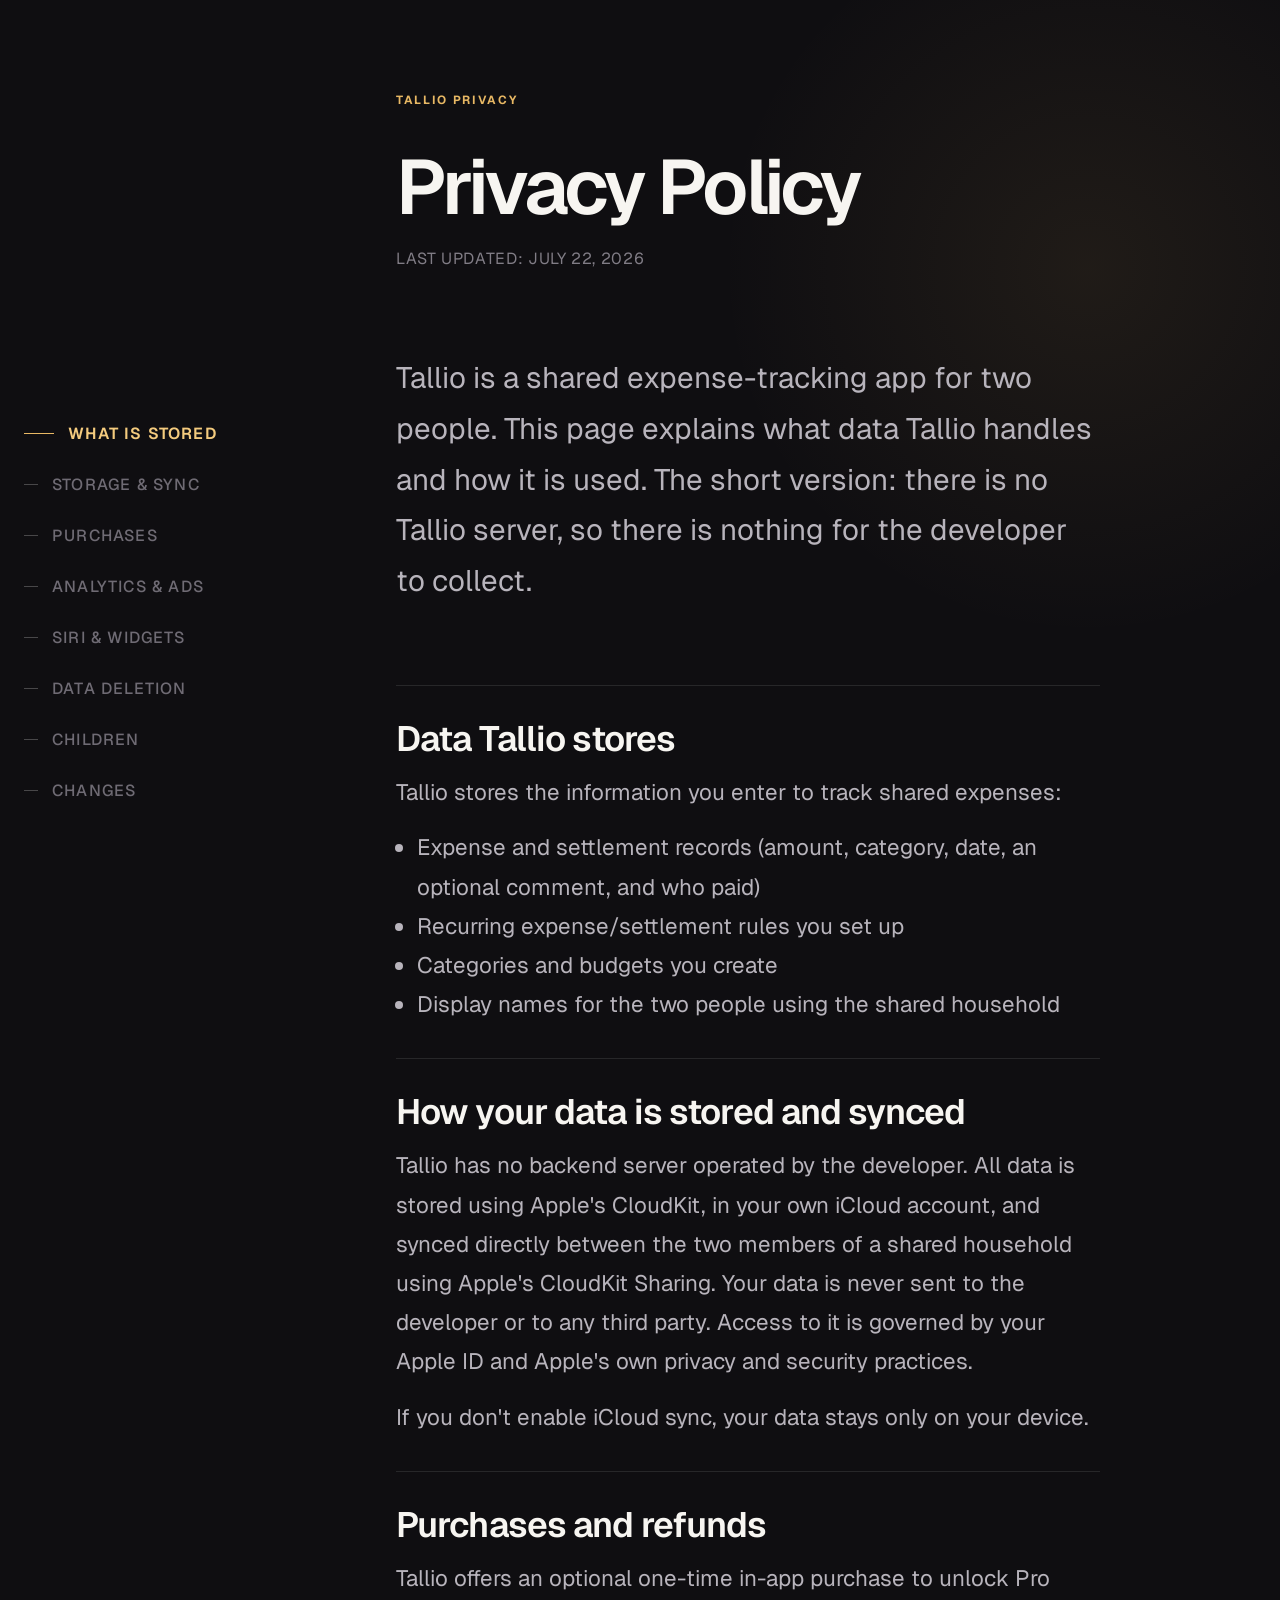
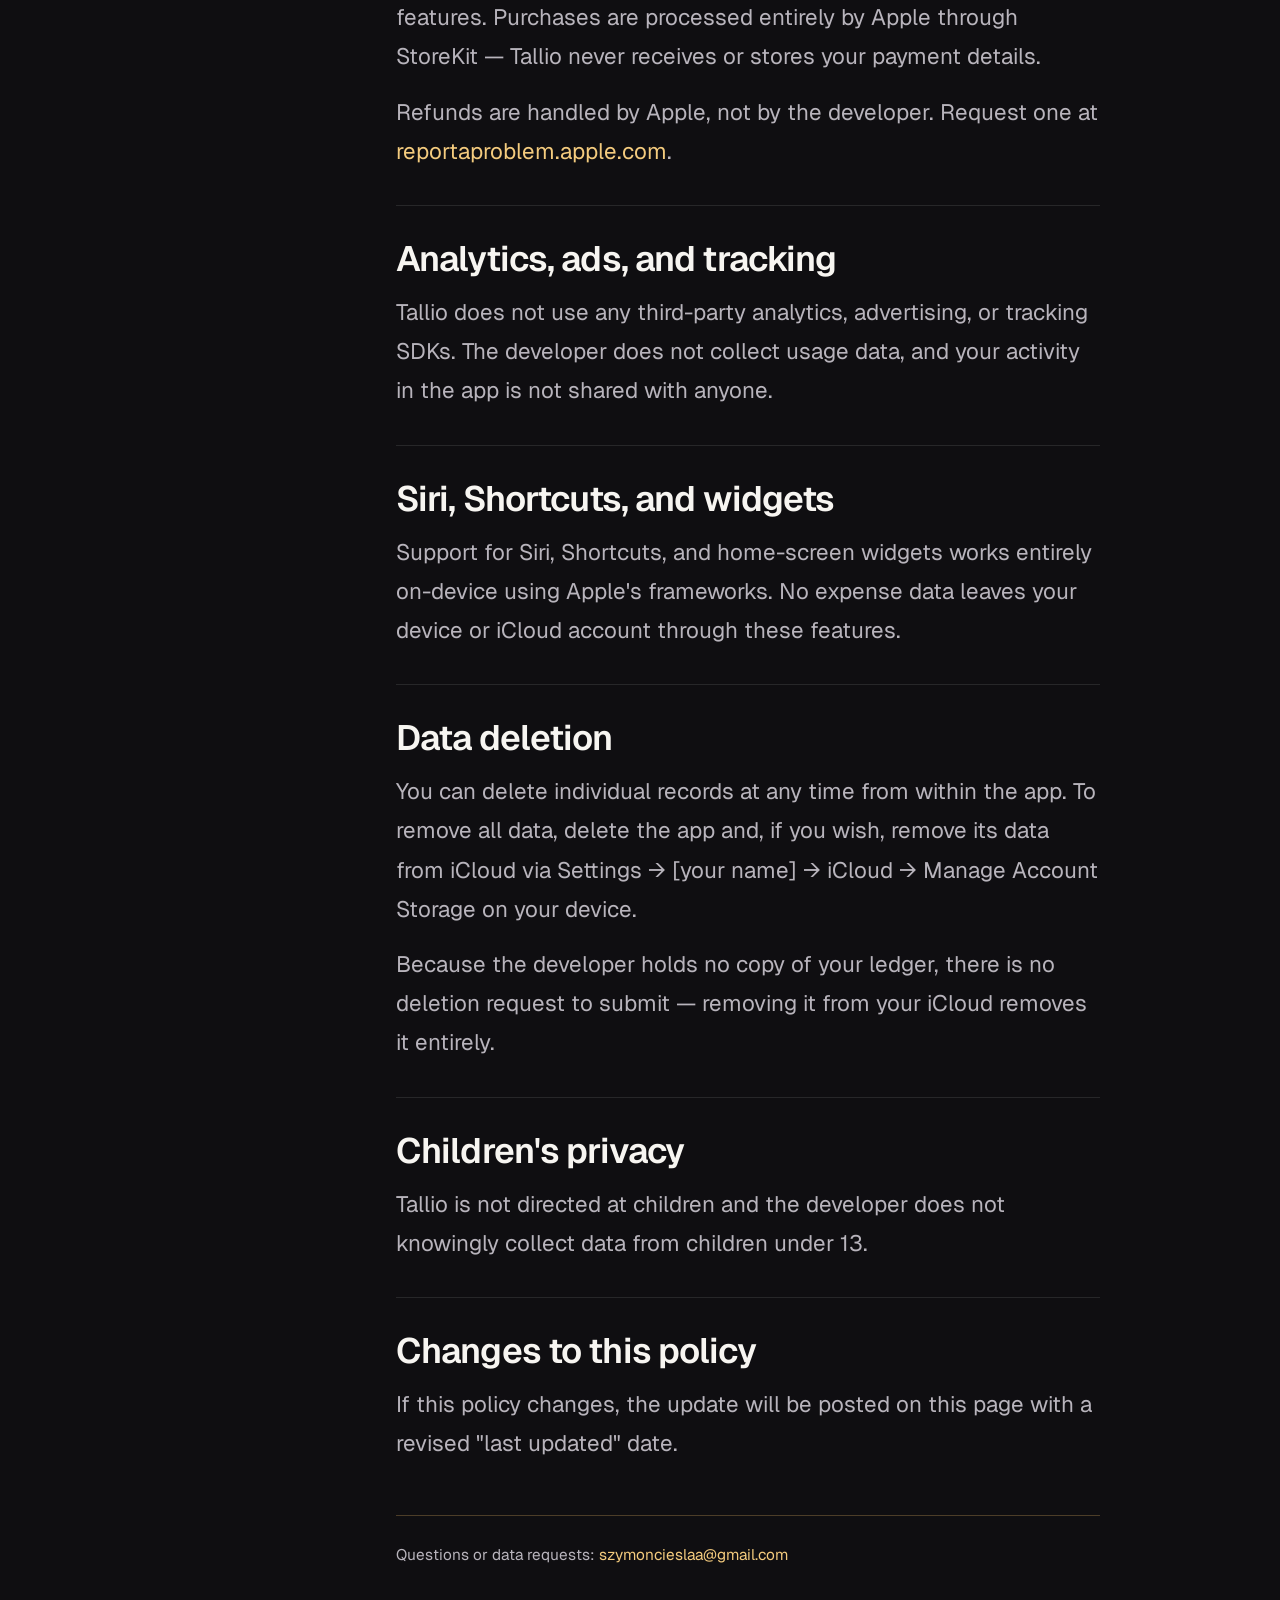
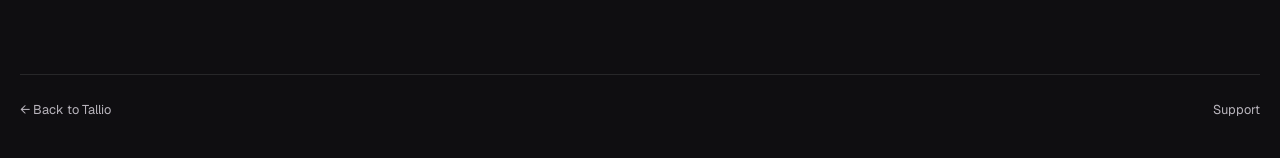
==== privacy.html @ cdf9dbfb "Match legal page to reference layout" ====
<!DOCTYPE html>
<html lang="en">
<head>
<meta charset="utf-8">
<meta name="viewport" content="width=device-width, initial-scale=1">
<title>Tallio — Privacy Policy</title>
<meta name="description" content="How Tallio handles your data. There is no Tallio server — everything lives in your own iCloud.">
<link rel="canonical" href="https://ciesls.github.io/tallio-legal/privacy.html">
<meta property="og:type" content="website">
<meta property="og:site_name" content="Tallio">
<meta property="og:url" content="https://ciesls.github.io/tallio-legal/privacy.html">
<meta property="og:title" content="Tallio — Privacy Policy">
<meta property="og:description" content="How Tallio handles your data. There is no Tallio server — everything lives in your own iCloud.">
<meta property="og:image" content="https://ciesls.github.io/tallio/og.png">
<meta name="twitter:card" content="summary_large_image">
<meta name="twitter:title" content="Tallio — Privacy Policy">
<meta name="twitter:description" content="How Tallio handles your data. There is no Tallio server — everything lives in your own iCloud.">
<meta name="twitter:image" content="https://ciesls.github.io/tallio/og.png">
<link rel="icon" href="app-icon.png">
<link rel="stylesheet" href="https://fonts.googleapis.com/css2?family=Geist:wght@400;500;600;700&display=swap">
<style>
*, *::before, *::after { box-sizing: border-box; }
html { scroll-behavior: smooth; scroll-padding-top: 96px; background: #0f0e11; }
body { margin: 0; background: radial-gradient(circle at 85% 8%, rgba(232,184,100,.08), transparent 23rem), #0f0e11; color: #f7f5f1; font-family: "Geist", "SF Pro Display", -apple-system, system-ui, sans-serif; text-rendering: optimizeLegibility; }
a { color: #f4cb7e; text-decoration: none; }
a:hover { color: #e8b864; text-decoration: underline; }
img { display: block; max-width: 100%; }
::selection { background: #e8b864; color: #2a1c08; }

[style-hover]:hover { color: #f4cb7e; }
header a:hover, header summary:hover { background: rgba(255,255,255,.05); }
.rail a, .strip a { text-decoration: none; }
.rail a { display: flex; align-items: center; gap: 12px; padding: 7px 0; color: #6f6b74; font-size: .72rem; font-weight: 500; letter-spacing: .075em; text-transform: uppercase; transition: color .2s; }
.rail a.on { color: #f4cb7e; font-weight: 620; }
.rail .bar { height: 1px; width: 14px; background: rgba(255,255,255,.24); transition: width .24s cubic-bezier(.4,0,.2,1), background .24s; }
.rail a.on .bar { width: 30px; background: #e8b864; }

.rail { position: fixed; left: max(18px, calc((100vw - 860px) / 2 - 172px)); top: 52%; transform: translateY(-50%); z-index: 40; display: none; gap: 3px; padding: 6px 0; }
.pagenav { display: flex; flex-wrap: wrap; gap: 8px; margin: 0 0 56px; padding: 20px; border: 1px solid rgba(255,255,255,.10); border-radius: 18px; background: rgba(255,255,255,.024); }
.pagenav span.eyebrow { flex-basis: 100%; color: #817d86; font-size: .68rem; font-weight: 670; letter-spacing: .12em; text-transform: uppercase; }
.pagenav a { padding: 8px 12px; border: 1px solid rgba(255,255,255,.10); border-radius: 999px; color: #b8b4bc; font-size: .8rem; text-decoration: none; }
.pagenav a:hover { color: #f4cb7e; border-color: rgba(232,184,100,.28); }
@media (min-width: 1220px) { .rail { display: grid; } .pagenav { display: none; } }

/* Match the wide editorial layout used by the legal-page reference. */
@media (min-width: 1220px) {
  header { display: none !important; }
  body > div[style*="height:69px"] { display: none !important; }
  .rail {
    left: max(24px, calc((100vw - 1844px) / 2)) !important;
    top: 68% !important;
    gap: 8px;
  }
  .rail a {
    padding: 11px 0 !important;
    font-size: 1rem !important;
    gap: 14px;
  }
  main.legal-main {
    width: min(1472px, calc(100vw - 576px)) !important;
    margin: 0 0 0 max(396px, calc((100vw - 1844px) / 2 + 294px)) !important;
    padding: 92px 0 90px !important;
  }
  main.legal-main > h1 {
    margin-top: 42px !important;
    margin-bottom: 22px !important;
    font-size: clamp(4rem, 6vw, 7.6rem) !important;
  }
  main.legal-main > p.legal-updated {
    margin-bottom: 84px !important;
    font-size: 1rem !important;
  }
  main.legal-main > p.legal-intro {
    margin-bottom: 78px !important;
    font-size: 1.85rem !important;
    line-height: 1.72 !important;
  }
  main.legal-main section h2 {
    font-size: 2.2rem !important;
  }
  main.legal-main section p,
  main.legal-main section ul {
    font-size: 1.4rem !important;
    line-height: 1.75 !important;
  }
}

</style>
</head>
<body>
<header style="position:fixed;top:0;left:0;right:0;z-index:50;width:100%;display:grid;grid-template-columns:auto minmax(0,1fr) auto auto;align-items:center;gap:10px;padding:14px max(20px, calc((100% - 1240px) / 2));backdrop-filter:blur(22px) saturate(140%);-webkit-backdrop-filter:blur(22px) saturate(140%);background:rgba(15,14,17,.78);border-bottom:1px solid rgba(255,255,255,.07)">
  <a href="https://ciesls.github.io/tallio/" style="display:inline-flex;align-items:center;gap:11px;font-size:1.12rem;font-weight:680;letter-spacing:-.025em;color:#f7f5f1;width:max-content" style-hover="color:#f7f5f1">
    <img src="app-icon.png" alt="" width="38" height="38" style="border-radius:10px;box-shadow:0 8px 28px rgba(0,0,0,.42)">
    <span>Tallio</span>
  </a>
  <div style="display:flex;align-items:center;justify-content:flex-end;gap:6px;min-width:0;overflow-x:auto;scrollbar-width:none">
    <a href="https://ciesls.github.io/tallio/#features" style="color:#b8b4bc;font-size:.86rem;padding:8px 12px;border-radius:999px;white-space:nowrap" style-hover="color:#f4cb7e;background:rgba(255,255,255,.05)">Features</a>
    <a href="https://ciesls.github.io/tallio/support.html" style="color:#b8b4bc;font-size:.86rem;padding:8px 12px;border-radius:999px;white-space:nowrap" style-hover="color:#f4cb7e;background:rgba(255,255,255,.05)">Support</a>
  </div>
  <a aria-current="page" href="#top" style="justify-self:end;color:#f4cb7e;font-size:.86rem;padding:8px 12px;border-radius:999px;white-space:nowrap;background:rgba(255,255,255,.05)">Legal</a>
  <a href="https://apps.apple.com/app/tallio" style="justify-self:end;padding:10px 17px;border-radius:999px;border:1px solid rgba(232,184,100,.28);background:rgba(232,184,100,.09);color:#f4cb7e;font-size:.84rem;font-weight:600;white-space:nowrap">Download</a>
</header>
<div style="height:69px"></div>

<nav class="rail" data-spy aria-label="Sections">
    <a href="#stores" class="on"><span class="bar"></span><span>What is stored</span></a>
    <a href="#sync"><span class="bar"></span><span>Storage & sync</span></a>
    <a href="#purchases"><span class="bar"></span><span>Purchases</span></a>
    <a href="#tracking"><span class="bar"></span><span>Analytics & ads</span></a>
    <a href="#siri"><span class="bar"></span><span>Siri & widgets</span></a>
    <a href="#deletion"><span class="bar"></span><span>Data deletion</span></a>
    <a href="#children"><span class="bar"></span><span>Children</span></a>
    <a href="#changes"><span class="bar"></span><span>Changes</span></a>
  </nav>

<main id="top" class="legal-main" style="width:min(calc(100% - 40px),860px);margin:0 auto;padding:88px 0 90px;display:grid;grid-template-columns:1fr">
  <span style="display:inline-flex;color:#e8b864;letter-spacing:.14em;text-transform:uppercase;font-size:.74rem;font-weight:680">Tallio privacy</span>
  <h1 style="max-width:780px;margin:20px 0 12px;font-size:clamp(2.8rem,6vw,4.6rem);font-weight:620;line-height:1;letter-spacing:-.05em">Privacy Policy</h1>
  <p class="legal-updated" style="margin:0 0 44px;color:#817d86;font-size:.82rem;letter-spacing:.04em;text-transform:uppercase">Last updated: July 22, 2026</p>
  <p class="legal-intro" style="margin:0 0 40px;color:#b8b4bc;font-size:1.18rem;line-height:1.7">Tallio is a shared expense-tracking app for two people. This page explains what data Tallio handles and how it is used. The short version: there is no Tallio server, so there is nothing for the developer to collect.</p>

  <nav class="pagenav" aria-label="On this page">
    <span class="eyebrow">On this page</span>
    <a href="#stores">What is stored</a>
    <a href="#sync">Storage & sync</a>
    <a href="#purchases">Purchases</a>
    <a href="#tracking">Analytics & ads</a>
    <a href="#siri">Siri & widgets</a>
    <a href="#deletion">Data deletion</a>
    <a href="#children">Children</a>
    <a href="#changes">Changes</a>
  </nav>

  <section id="stores" style="padding:30px 0 34px;border-top:1px solid rgba(255,255,255,.10)">
    <h2 style="margin:0 0 12px;color:#f7f5f1;font-size:1.38rem;font-weight:610;letter-spacing:-.025em">Data Tallio stores</h2>
    <p style="margin:0 0 16px;color:#b8b4bc;font-size:.98rem;line-height:1.75">Tallio stores the information you enter to track shared expenses:</p>
    <ul style="margin:0;padding-left:1.3rem;color:#b8b4bc;font-size:.98rem;line-height:1.75">
      <li>Expense and settlement records (amount, category, date, an optional comment, and who paid)</li>
      <li>Recurring expense/settlement rules you set up</li>
      <li>Categories and budgets you create</li>
      <li>Display names for the two people using the shared household</li>
    </ul>
  </section>

  <section id="sync" style="padding:30px 0 34px;border-top:1px solid rgba(255,255,255,.10)">
    <h2 style="margin:0 0 12px;color:#f7f5f1;font-size:1.38rem;font-weight:610;letter-spacing:-.025em">How your data is stored and synced</h2>
    <p style="margin:0 0 16px;color:#b8b4bc;font-size:.98rem;line-height:1.75">Tallio has no backend server operated by the developer. All data is stored using Apple's CloudKit, in your own iCloud account, and synced directly between the two members of a shared household using Apple's CloudKit Sharing. Your data is never sent to the developer or to any third party. Access to it is governed by your Apple ID and Apple's own privacy and security practices.</p>
    <p style="margin:0;color:#b8b4bc;font-size:.98rem;line-height:1.75">If you don't enable iCloud sync, your data stays only on your device.</p>
  </section>

  <section id="purchases" style="padding:30px 0 34px;border-top:1px solid rgba(255,255,255,.10)">
    <h2 style="margin:0 0 12px;color:#f7f5f1;font-size:1.38rem;font-weight:610;letter-spacing:-.025em">Purchases and refunds</h2>
    <p style="margin:0 0 16px;color:#b8b4bc;font-size:.98rem;line-height:1.75">Tallio offers an optional one-time in-app purchase to unlock Pro features. Purchases are processed entirely by Apple through StoreKit — Tallio never receives or stores your payment details.</p>
    <p style="margin:0;color:#b8b4bc;font-size:.98rem;line-height:1.75">Refunds are handled by Apple, not by the developer. Request one at <a href="https://reportaproblem.apple.com" rel="noopener">reportaproblem.apple.com</a>.</p>
  </section>

  <section id="tracking" style="padding:30px 0 34px;border-top:1px solid rgba(255,255,255,.10)">
    <h2 style="margin:0 0 12px;color:#f7f5f1;font-size:1.38rem;font-weight:610;letter-spacing:-.025em">Analytics, ads, and tracking</h2>
    <p style="margin:0;color:#b8b4bc;font-size:.98rem;line-height:1.75">Tallio does not use any third-party analytics, advertising, or tracking SDKs. The developer does not collect usage data, and your activity in the app is not shared with anyone.</p>
  </section>

  <section id="siri" style="padding:30px 0 34px;border-top:1px solid rgba(255,255,255,.10)">
    <h2 style="margin:0 0 12px;color:#f7f5f1;font-size:1.38rem;font-weight:610;letter-spacing:-.025em">Siri, Shortcuts, and widgets</h2>
    <p style="margin:0;color:#b8b4bc;font-size:.98rem;line-height:1.75">Support for Siri, Shortcuts, and home-screen widgets works entirely on-device using Apple's frameworks. No expense data leaves your device or iCloud account through these features.</p>
  </section>

  <section id="deletion" style="padding:30px 0 34px;border-top:1px solid rgba(255,255,255,.10)">
    <h2 style="margin:0 0 12px;color:#f7f5f1;font-size:1.38rem;font-weight:610;letter-spacing:-.025em">Data deletion</h2>
    <p style="margin:0 0 16px;color:#b8b4bc;font-size:.98rem;line-height:1.75">You can delete individual records at any time from within the app. To remove all data, delete the app and, if you wish, remove its data from iCloud via Settings → [your name] → iCloud → Manage Account Storage on your device.</p>
    <p style="margin:0;color:#b8b4bc;font-size:.98rem;line-height:1.75">Because the developer holds no copy of your ledger, there is no deletion request to submit — removing it from your iCloud removes it entirely.</p>
  </section>

  <section id="children" style="padding:30px 0 34px;border-top:1px solid rgba(255,255,255,.10)">
    <h2 style="margin:0 0 12px;color:#f7f5f1;font-size:1.38rem;font-weight:610;letter-spacing:-.025em">Children's privacy</h2>
    <p style="margin:0;color:#b8b4bc;font-size:.98rem;line-height:1.75">Tallio is not directed at children and the developer does not knowingly collect data from children under 13.</p>
  </section>

  <section id="changes" style="padding:30px 0 34px;border-top:1px solid rgba(255,255,255,.10)">
    <h2 style="margin:0 0 12px;color:#f7f5f1;font-size:1.38rem;font-weight:610;letter-spacing:-.025em">Changes to this policy</h2>
    <p style="margin:0;color:#b8b4bc;font-size:.98rem;line-height:1.75">If this policy changes, the update will be posted on this page with a revised "last updated" date.</p>
  </section>

  <p style="margin-top:18px;padding:26px 0 0;border-top:1px solid rgba(232,184,100,.28);color:#b8b4bc;font-size:.96rem;line-height:1.7">
    Questions or data requests: <a href="mailto:szymoncieslaa@gmail.com">szymoncieslaa@gmail.com</a>
  </p>
</main>

<footer style="width:min(calc(100% - 40px),1240px);margin:0 auto;display:flex;flex-wrap:wrap;gap:22px;justify-content:space-between;padding:26px 0 40px;border-top:1px solid rgba(255,255,255,.10);color:#817d86;font-size:.8rem">
  <a href="https://ciesls.github.io/tallio/" style="color:#b8b4bc" style-hover="color:#e8b864">← Back to Tallio</a>
  <a href="https://ciesls.github.io/tallio/support.html" style="color:#b8b4bc" style-hover="color:#e8b864">Support</a>
</footer>

<script>
(function(){
  var ids = ["stores","sync","purchases","tracking","siri","deletion","children","changes"];
  var links = [].slice.call(document.querySelectorAll('[data-spy] a'));
  var bars = document.querySelector('[data-bars]');
  var spacer = document.querySelector('[data-spacer]');
  var queued = false;
  function sync(){
    if (bars && spacer) spacer.style.height = bars.offsetHeight + 'px';
    var mark = window.innerHeight * 0.32;
    var active = ids[0];
    ids.forEach(function(id){
      var el = document.getElementById(id);
      if (el && el.getBoundingClientRect().top <= mark) active = id;
    });
    links.forEach(function(a){
      a.classList.toggle('on', a.getAttribute('href') === '#' + active);
    });
  }
  function tick(){ if (queued) return; queued = true; requestAnimationFrame(function(){ queued = false; sync(); }); }
  window.addEventListener('scroll', tick, { passive: true });
  window.addEventListener('resize', tick);
  sync(); setTimeout(sync, 300);
})();
</script>

</body>
</html>
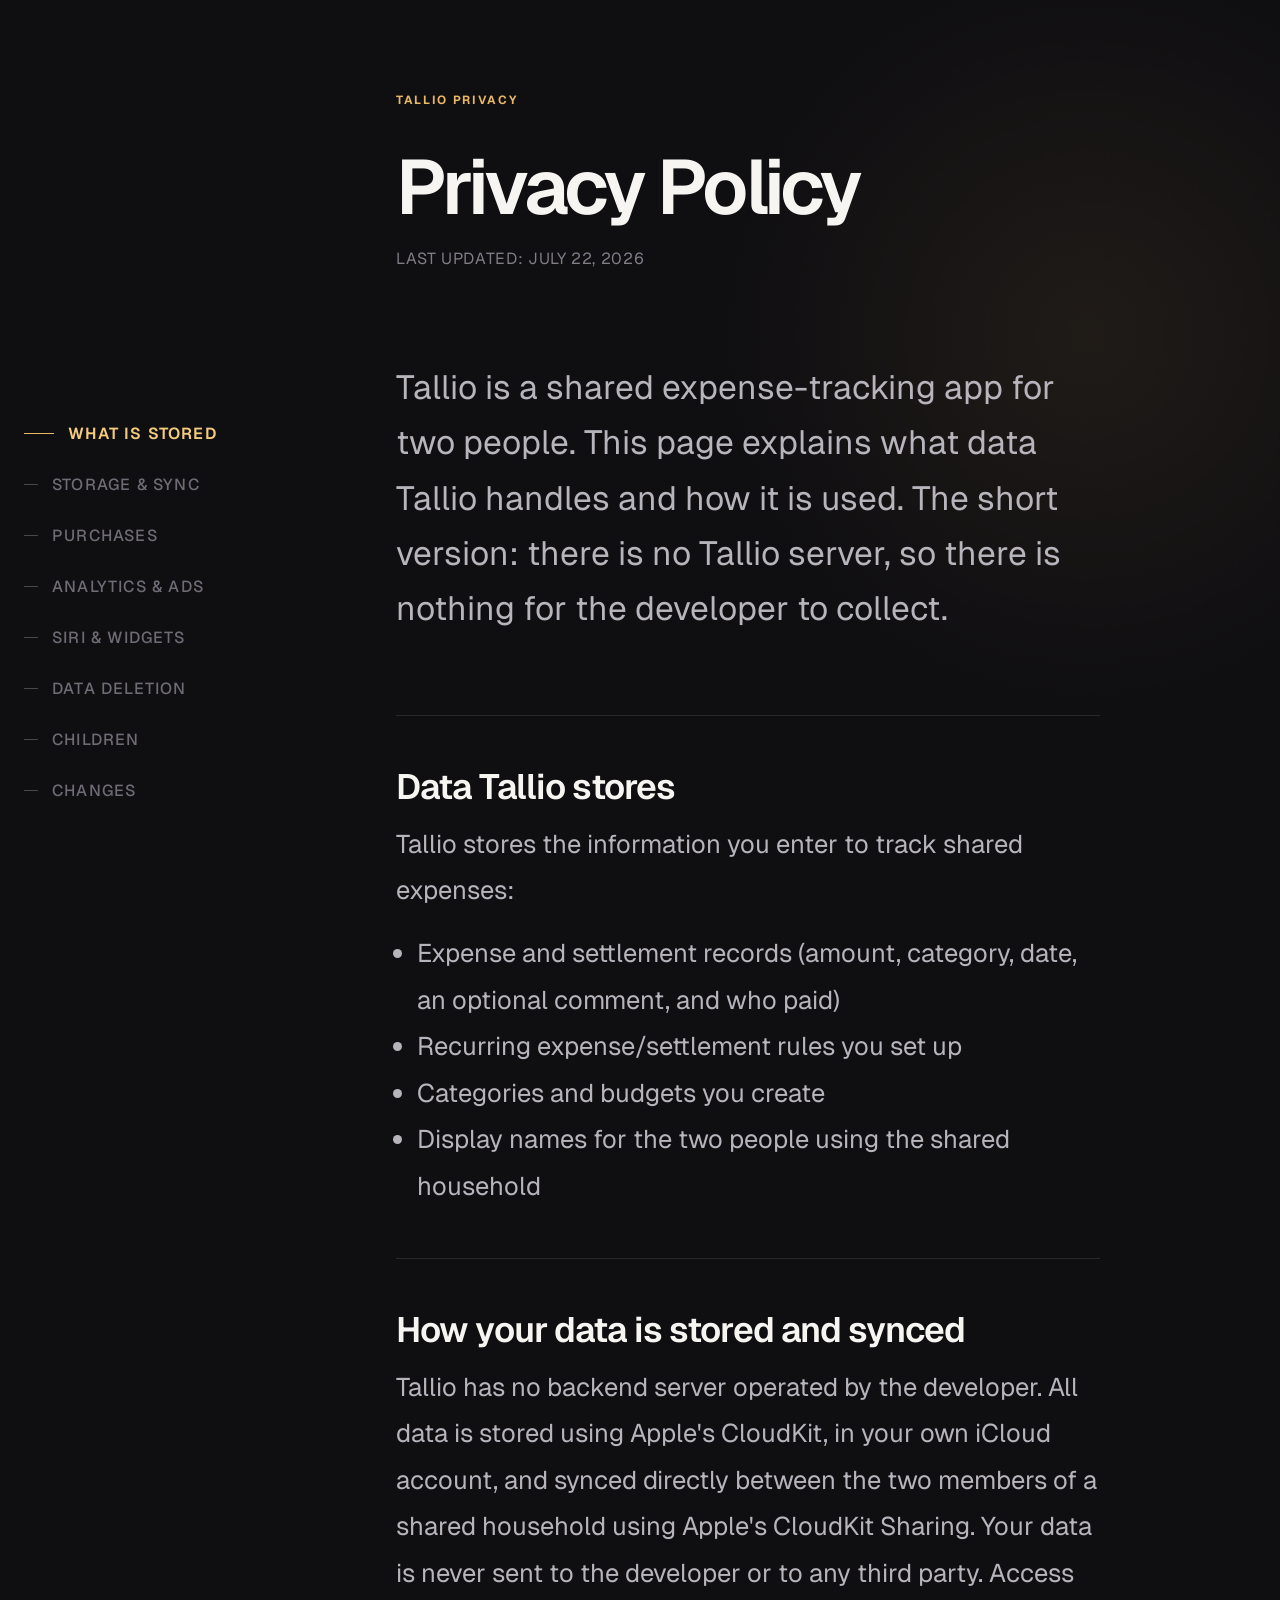
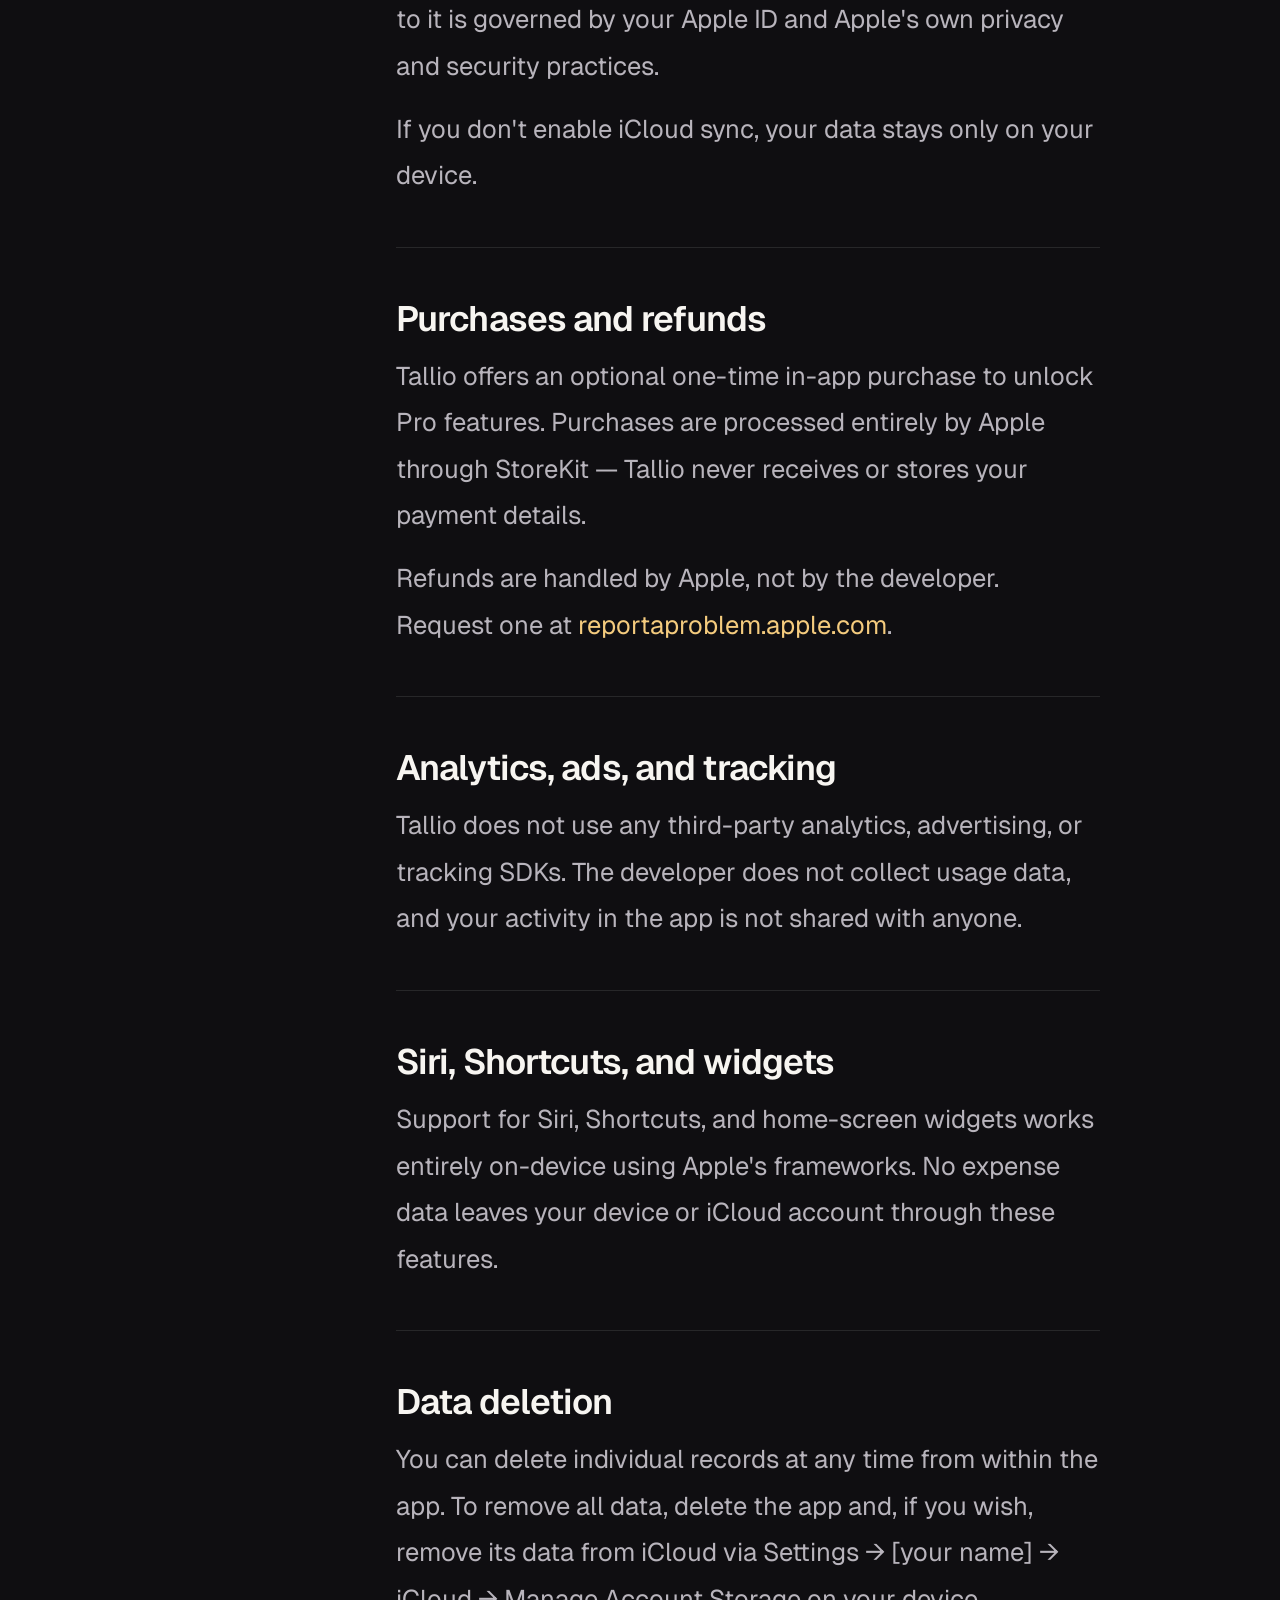
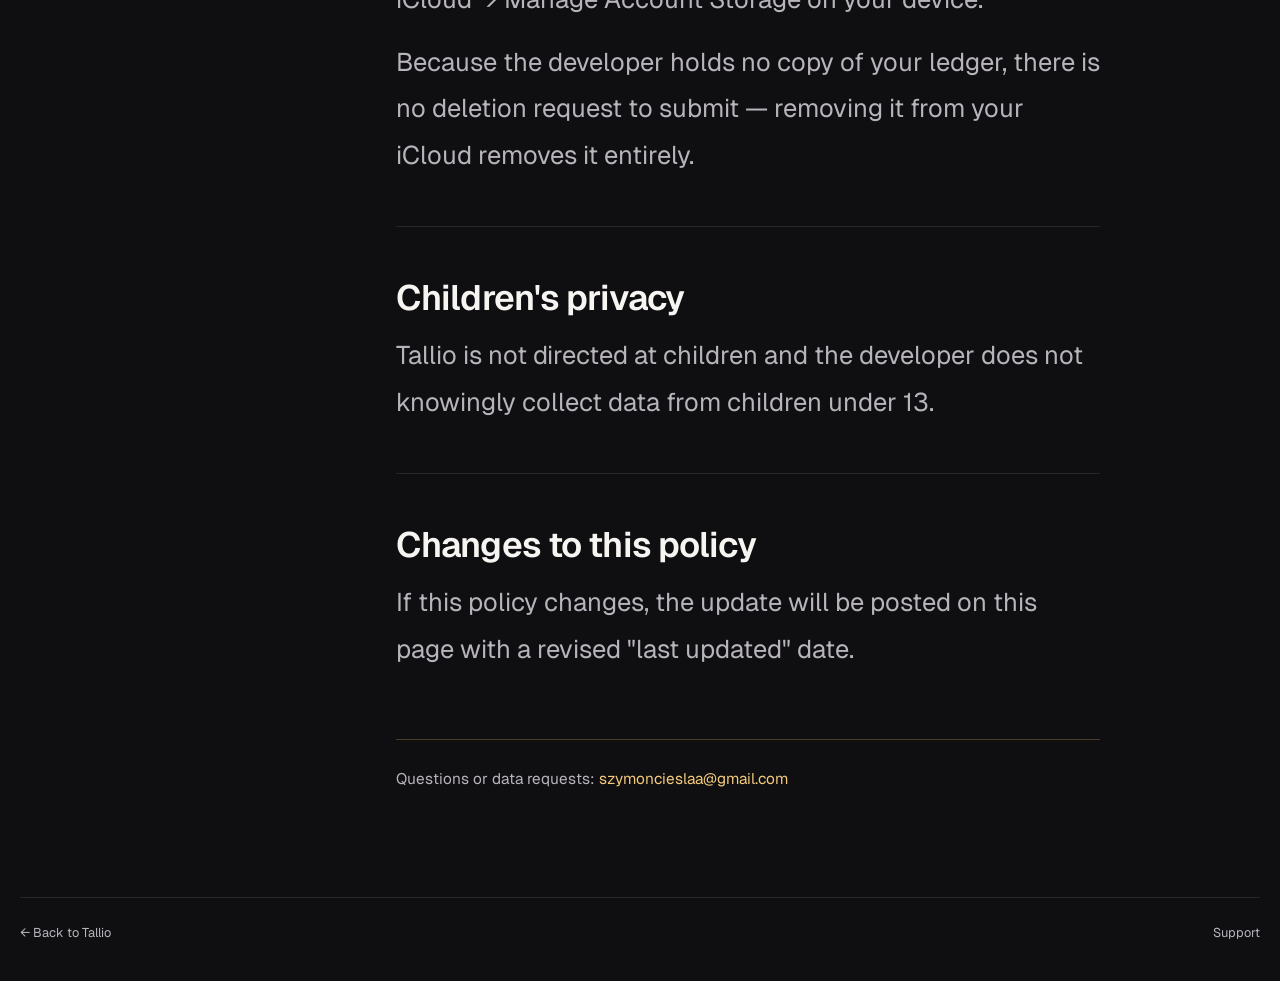
==== commit fd477b52: "Tune legal typography to reference scale" ====
--- a/privacy.html
+++ b/privacy.html
@@ -67,21 +67,25 @@
     font-size: clamp(4rem, 6vw, 7.6rem) !important;
   }
   main.legal-main > p.legal-updated {
-    margin-bottom: 84px !important;
+    margin-bottom: 91px !important;
     font-size: 1rem !important;
   }
   main.legal-main > p.legal-intro {
     margin-bottom: 78px !important;
-    font-size: 1.85rem !important;
-    line-height: 1.72 !important;
+    font-size: 2.1rem !important;
+    line-height: 1.65 !important;
+  }
+  main.legal-main section {
+    padding-top: 48px !important;
+    padding-bottom: 48px !important;
   }
   main.legal-main section h2 {
     font-size: 2.2rem !important;
   }
   main.legal-main section p,
   main.legal-main section ul {
-    font-size: 1.4rem !important;
-    line-height: 1.75 !important;
+    font-size: 1.6rem !important;
+    line-height: 1.82 !important;
   }
 }
 
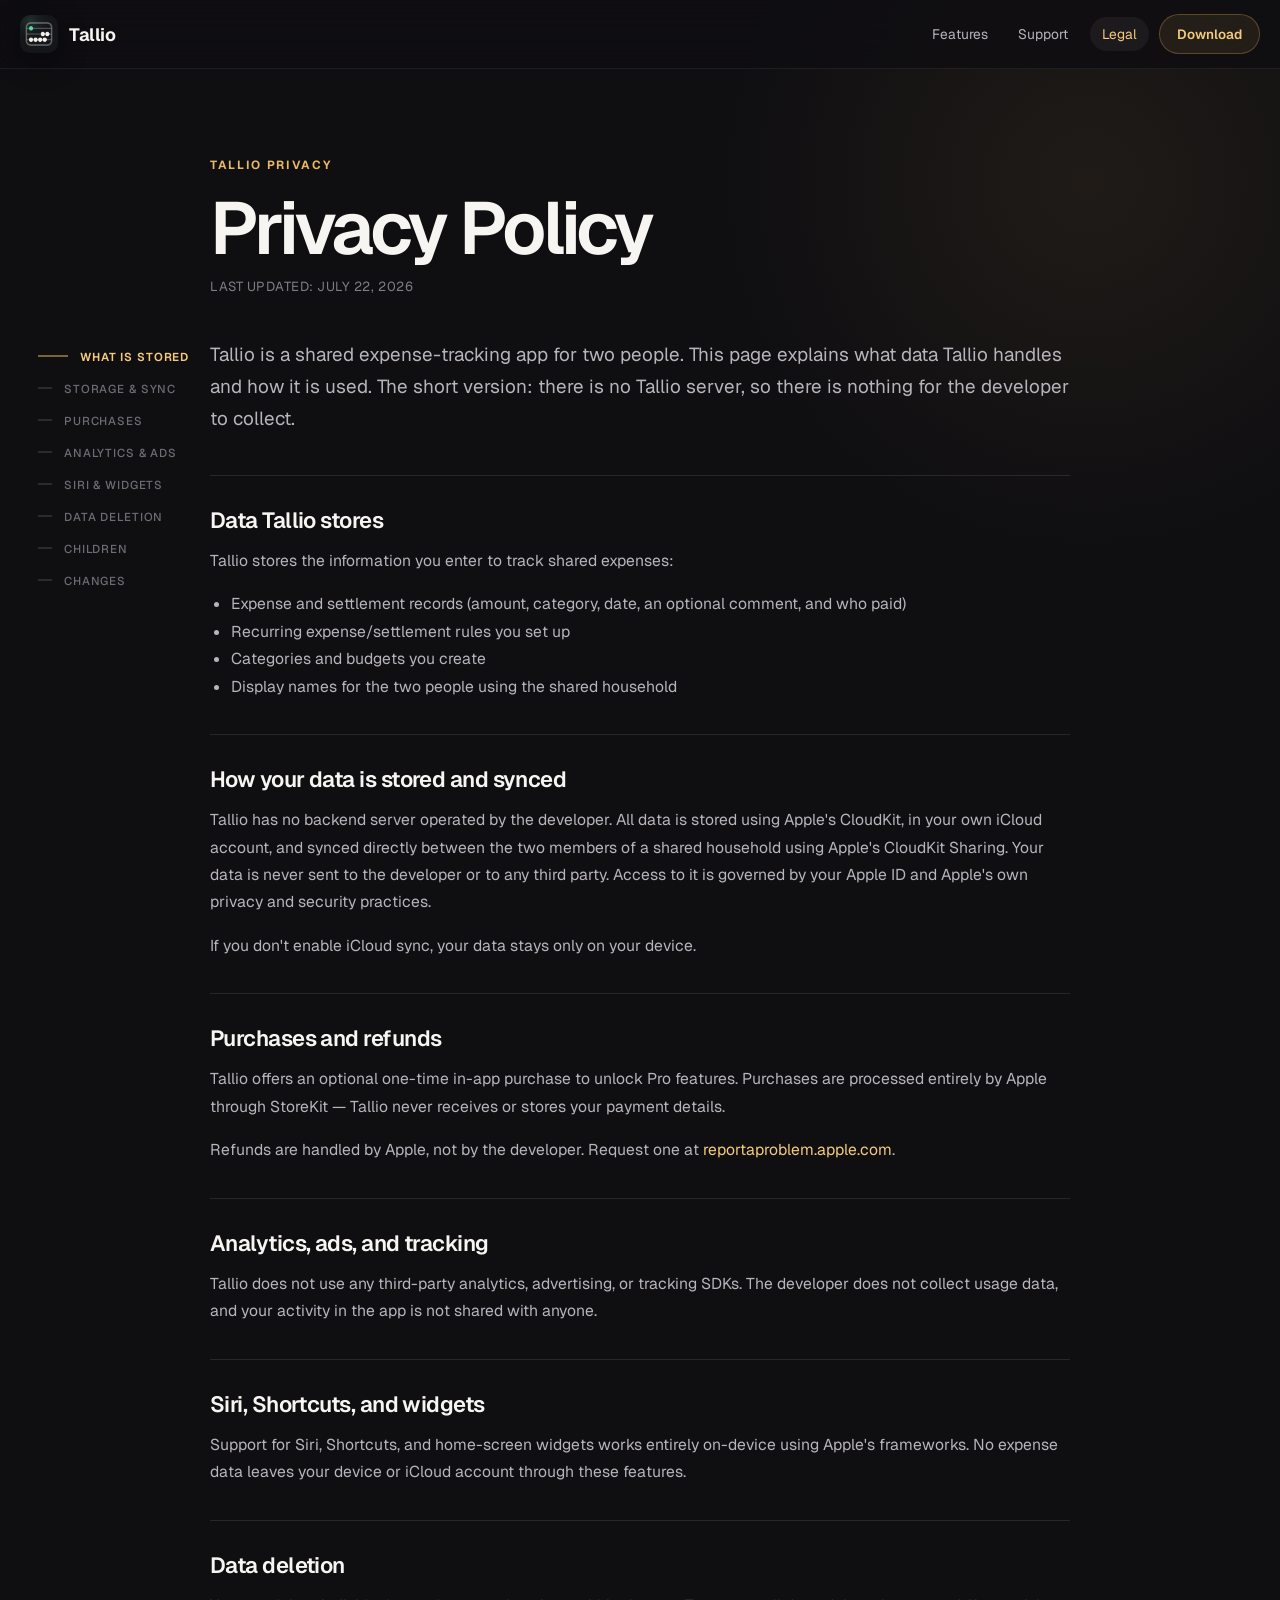
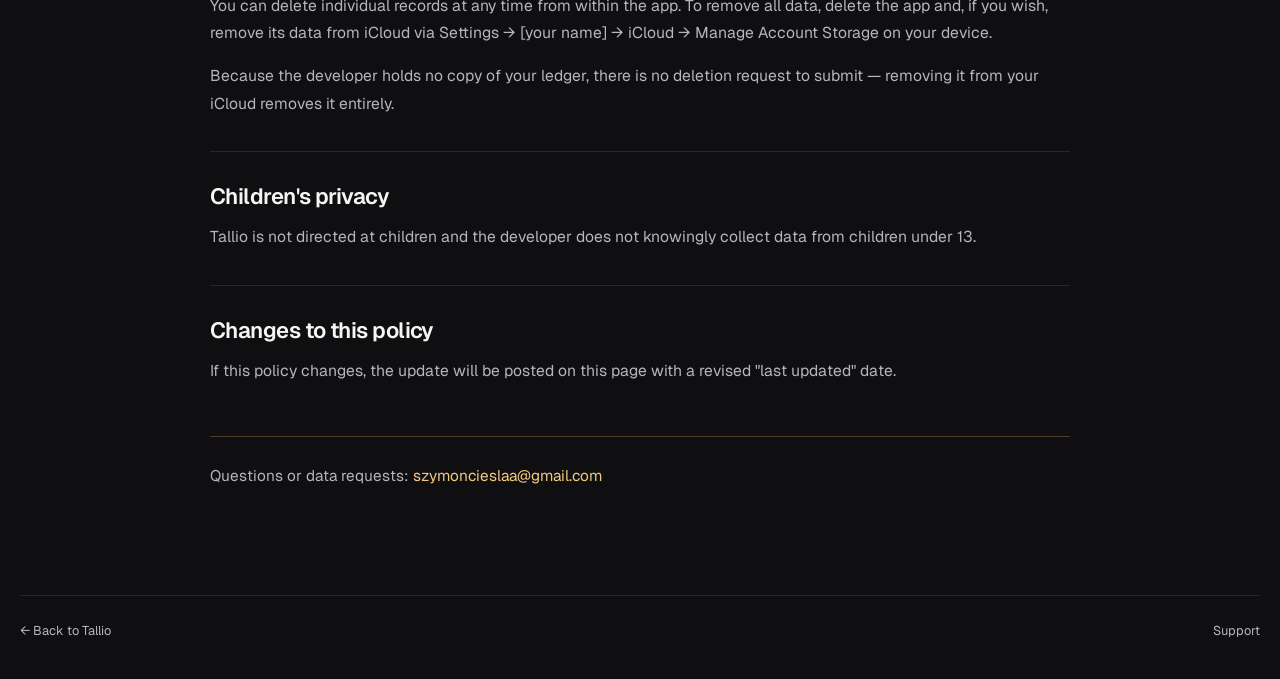
==== commit fe56db31: "Keep reference layout for wide screens" ====
--- a/privacy.html
+++ b/privacy.html
@@ -43,7 +43,7 @@
 @media (min-width: 1220px) { .rail { display: grid; } .pagenav { display: none; } }
 
 /* Match the wide editorial layout used by the legal-page reference. */
-@media (min-width: 1220px) {
+@media (min-width: 1600px) {
   header { display: none !important; }
   body > div[style*="height:69px"] { display: none !important; }
   .rail {
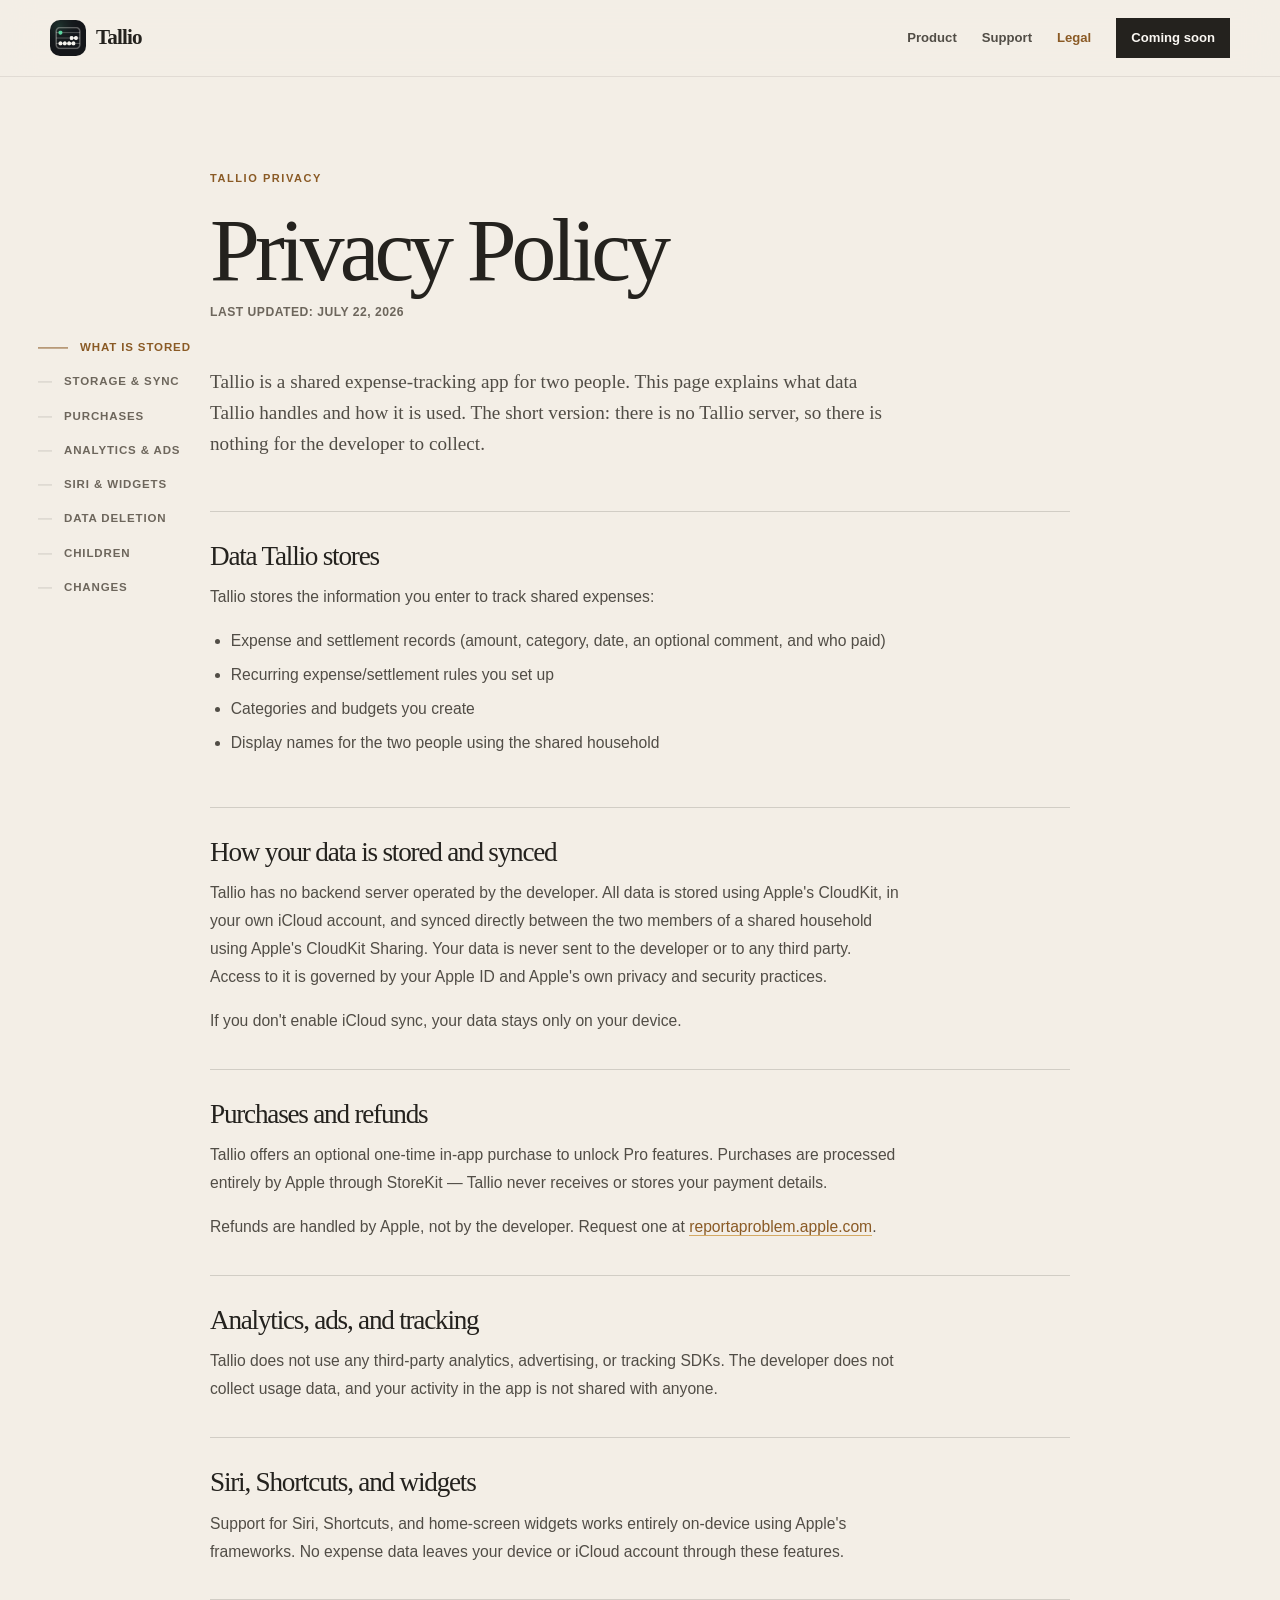
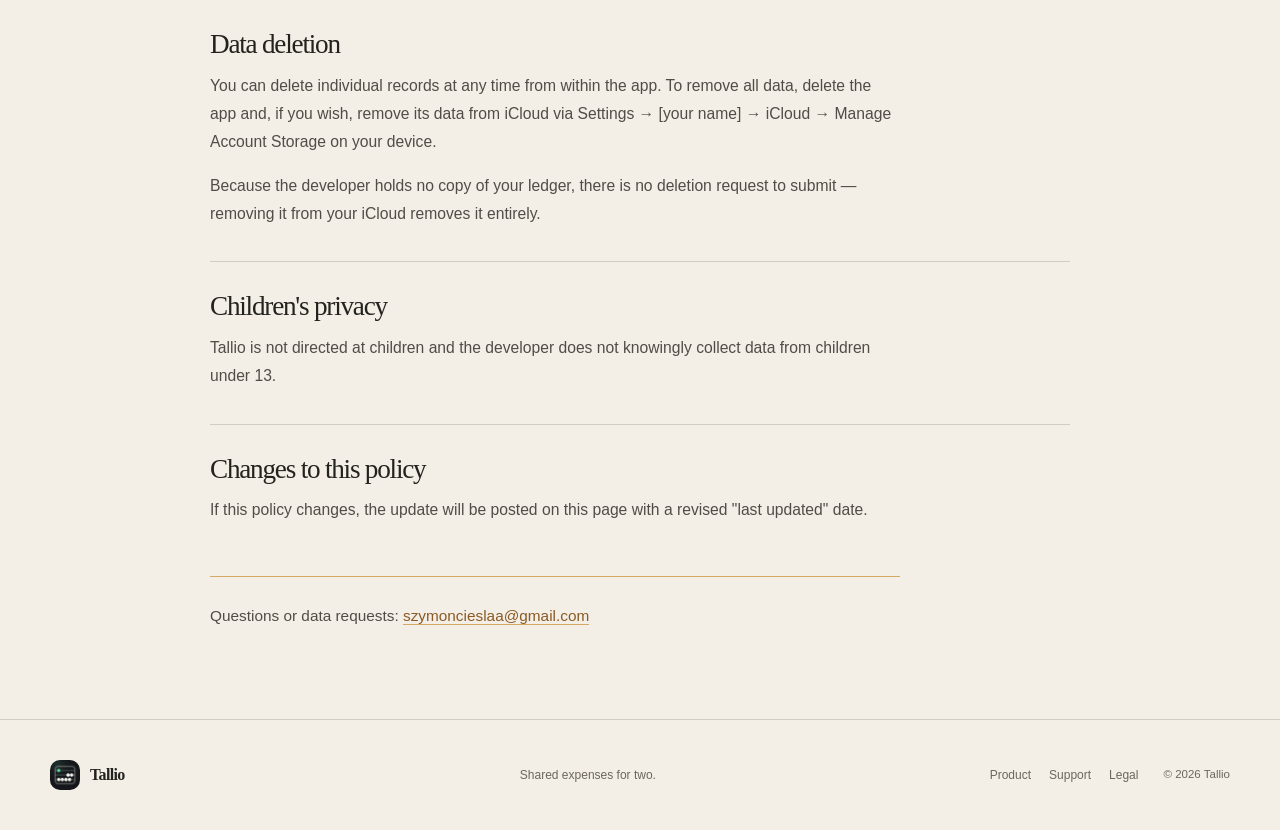
==== commit bab8cf5a: "Match legal pages to refreshed Tallio website design" ====
--- a/privacy.html
+++ b/privacy.html
@@ -17,94 +17,17 @@
 <meta name="twitter:description" content="How Tallio handles your data. There is no Tallio server — everything lives in your own iCloud.">
 <meta name="twitter:image" content="https://ciesls.github.io/tallio/og.png">
 <link rel="icon" href="app-icon.png">
-<link rel="stylesheet" href="https://fonts.googleapis.com/css2?family=Geist:wght@400;500;600;700&display=swap">
-<style>
-*, *::before, *::after { box-sizing: border-box; }
-html { scroll-behavior: smooth; scroll-padding-top: 96px; background: #0f0e11; }
-body { margin: 0; background: radial-gradient(circle at 85% 8%, rgba(232,184,100,.08), transparent 23rem), #0f0e11; color: #f7f5f1; font-family: "Geist", "SF Pro Display", -apple-system, system-ui, sans-serif; text-rendering: optimizeLegibility; }
-a { color: #f4cb7e; text-decoration: none; }
-a:hover { color: #e8b864; text-decoration: underline; }
-img { display: block; max-width: 100%; }
-::selection { background: #e8b864; color: #2a1c08; }
-
-[style-hover]:hover { color: #f4cb7e; }
-header a:hover, header summary:hover { background: rgba(255,255,255,.05); }
-.rail a, .strip a { text-decoration: none; }
-.rail a { display: flex; align-items: center; gap: 12px; padding: 7px 0; color: #6f6b74; font-size: .72rem; font-weight: 500; letter-spacing: .075em; text-transform: uppercase; transition: color .2s; }
-.rail a.on { color: #f4cb7e; font-weight: 620; }
-.rail .bar { height: 1px; width: 14px; background: rgba(255,255,255,.24); transition: width .24s cubic-bezier(.4,0,.2,1), background .24s; }
-.rail a.on .bar { width: 30px; background: #e8b864; }
-
-.rail { position: fixed; left: max(18px, calc((100vw - 860px) / 2 - 172px)); top: 52%; transform: translateY(-50%); z-index: 40; display: none; gap: 3px; padding: 6px 0; }
-.pagenav { display: flex; flex-wrap: wrap; gap: 8px; margin: 0 0 56px; padding: 20px; border: 1px solid rgba(255,255,255,.10); border-radius: 18px; background: rgba(255,255,255,.024); }
-.pagenav span.eyebrow { flex-basis: 100%; color: #817d86; font-size: .68rem; font-weight: 670; letter-spacing: .12em; text-transform: uppercase; }
-.pagenav a { padding: 8px 12px; border: 1px solid rgba(255,255,255,.10); border-radius: 999px; color: #b8b4bc; font-size: .8rem; text-decoration: none; }
-.pagenav a:hover { color: #f4cb7e; border-color: rgba(232,184,100,.28); }
-@media (min-width: 1220px) { .rail { display: grid; } .pagenav { display: none; } }
-
-/* Match the wide editorial layout used by the legal-page reference. */
-@media (min-width: 1600px) {
-  header { display: none !important; }
-  body > div[style*="height:69px"] { display: none !important; }
-  .rail {
-    left: max(24px, calc((100vw - 1844px) / 2)) !important;
-    top: 68% !important;
-    gap: 8px;
-  }
-  .rail a {
-    padding: 11px 0 !important;
-    font-size: 1rem !important;
-    gap: 14px;
-  }
-  main.legal-main {
-    width: min(1472px, calc(100vw - 576px)) !important;
-    margin: 0 0 0 max(396px, calc((100vw - 1844px) / 2 + 294px)) !important;
-    padding: 92px 0 90px !important;
-  }
-  main.legal-main > h1 {
-    margin-top: 42px !important;
-    margin-bottom: 22px !important;
-    font-size: clamp(4rem, 6vw, 7.6rem) !important;
-  }
-  main.legal-main > p.legal-updated {
-    margin-bottom: 91px !important;
-    font-size: 1rem !important;
-  }
-  main.legal-main > p.legal-intro {
-    margin-bottom: 78px !important;
-    font-size: 2.1rem !important;
-    line-height: 1.65 !important;
-  }
-  main.legal-main section {
-    padding-top: 48px !important;
-    padding-bottom: 48px !important;
-  }
-  main.legal-main section h2 {
-    font-size: 2.2rem !important;
-  }
-  main.legal-main section p,
-  main.legal-main section ul {
-    font-size: 1.6rem !important;
-    line-height: 1.82 !important;
-  }
-}
-
-</style>
+<link rel="stylesheet" href="styles.css">
 </head>
 <body>
-<header style="position:fixed;top:0;left:0;right:0;z-index:50;width:100%;display:grid;grid-template-columns:auto minmax(0,1fr) auto auto;align-items:center;gap:10px;padding:14px max(20px, calc((100% - 1240px) / 2));backdrop-filter:blur(22px) saturate(140%);-webkit-backdrop-filter:blur(22px) saturate(140%);background:rgba(15,14,17,.78);border-bottom:1px solid rgba(255,255,255,.07)">
-  <a href="https://ciesls.github.io/tallio/" style="display:inline-flex;align-items:center;gap:11px;font-size:1.12rem;font-weight:680;letter-spacing:-.025em;color:#f7f5f1;width:max-content" style-hover="color:#f7f5f1">
-    <img src="app-icon.png" alt="" width="38" height="38" style="border-radius:10px;box-shadow:0 8px 28px rgba(0,0,0,.42)">
-    <span>Tallio</span>
-  </a>
-  <div style="display:flex;align-items:center;justify-content:flex-end;gap:6px;min-width:0;overflow-x:auto;scrollbar-width:none">
-    <a href="https://ciesls.github.io/tallio/#features" style="color:#b8b4bc;font-size:.86rem;padding:8px 12px;border-radius:999px;white-space:nowrap" style-hover="color:#f4cb7e;background:rgba(255,255,255,.05)">Features</a>
-    <a href="https://ciesls.github.io/tallio/support.html" style="color:#b8b4bc;font-size:.86rem;padding:8px 12px;border-radius:999px;white-space:nowrap" style-hover="color:#f4cb7e;background:rgba(255,255,255,.05)">Support</a>
+<a class="skip-link" href="#top">Skip to content</a>
+<header class="site-header">
+  <div class="shell header-inner">
+    <a class="brand" href="https://ciesls.github.io/tallio/" aria-label="Tallio home"><img src="app-icon.png" alt="" width="36" height="36"><span>Tallio</span></a>
+    <button class="menu-toggle" type="button" aria-expanded="false" aria-controls="site-nav">Menu</button>
+    <nav id="site-nav" class="site-nav" aria-label="Main navigation"><a href="https://ciesls.github.io/tallio/#features">Product</a><a href="https://ciesls.github.io/tallio/support.html">Support</a><a aria-current="page" href="#top">Legal</a><a class="nav-cta" href="https://ciesls.github.io/tallio/#start">Coming soon</a></nav>
   </div>
-  <a aria-current="page" href="#top" style="justify-self:end;color:#f4cb7e;font-size:.86rem;padding:8px 12px;border-radius:999px;white-space:nowrap;background:rgba(255,255,255,.05)">Legal</a>
-  <a href="https://apps.apple.com/app/tallio" style="justify-self:end;padding:10px 17px;border-radius:999px;border:1px solid rgba(232,184,100,.28);background:rgba(232,184,100,.09);color:#f4cb7e;font-size:.84rem;font-weight:600;white-space:nowrap">Download</a>
 </header>
-<div style="height:69px"></div>
 
 <nav class="rail" data-spy aria-label="Sections">
     <a href="#stores" class="on"><span class="bar"></span><span>What is stored</span></a>
@@ -117,7 +40,7 @@
     <a href="#changes"><span class="bar"></span><span>Changes</span></a>
   </nav>
 
-<main id="top" class="legal-main" style="width:min(calc(100% - 40px),860px);margin:0 auto;padding:88px 0 90px;display:grid;grid-template-columns:1fr">
+<main id="top" class="legal-main">
   <span style="display:inline-flex;color:#e8b864;letter-spacing:.14em;text-transform:uppercase;font-size:.74rem;font-weight:680">Tallio privacy</span>
   <h1 style="max-width:780px;margin:20px 0 12px;font-size:clamp(2.8rem,6vw,4.6rem);font-weight:620;line-height:1;letter-spacing:-.05em">Privacy Policy</h1>
   <p class="legal-updated" style="margin:0 0 44px;color:#817d86;font-size:.82rem;letter-spacing:.04em;text-transform:uppercase">Last updated: July 22, 2026</p>
@@ -184,41 +107,13 @@
     <p style="margin:0;color:#b8b4bc;font-size:.98rem;line-height:1.75">If this policy changes, the update will be posted on this page with a revised "last updated" date.</p>
   </section>
 
-  <p style="margin-top:18px;padding:26px 0 0;border-top:1px solid rgba(232,184,100,.28);color:#b8b4bc;font-size:.96rem;line-height:1.7">
+  <p class="legal-contact">
     Questions or data requests: <a href="mailto:szymoncieslaa@gmail.com">szymoncieslaa@gmail.com</a>
   </p>
 </main>
 
-<footer style="width:min(calc(100% - 40px),1240px);margin:0 auto;display:flex;flex-wrap:wrap;gap:22px;justify-content:space-between;padding:26px 0 40px;border-top:1px solid rgba(255,255,255,.10);color:#817d86;font-size:.8rem">
-  <a href="https://ciesls.github.io/tallio/" style="color:#b8b4bc" style-hover="color:#e8b864">← Back to Tallio</a>
-  <a href="https://ciesls.github.io/tallio/support.html" style="color:#b8b4bc" style-hover="color:#e8b864">Support</a>
-</footer>
-
-<script>
-(function(){
-  var ids = ["stores","sync","purchases","tracking","siri","deletion","children","changes"];
-  var links = [].slice.call(document.querySelectorAll('[data-spy] a'));
-  var bars = document.querySelector('[data-bars]');
-  var spacer = document.querySelector('[data-spacer]');
-  var queued = false;
-  function sync(){
-    if (bars && spacer) spacer.style.height = bars.offsetHeight + 'px';
-    var mark = window.innerHeight * 0.32;
-    var active = ids[0];
-    ids.forEach(function(id){
-      var el = document.getElementById(id);
-      if (el && el.getBoundingClientRect().top <= mark) active = id;
-    });
-    links.forEach(function(a){
-      a.classList.toggle('on', a.getAttribute('href') === '#' + active);
-    });
-  }
-  function tick(){ if (queued) return; queued = true; requestAnimationFrame(function(){ queued = false; sync(); }); }
-  window.addEventListener('scroll', tick, { passive: true });
-  window.addEventListener('resize', tick);
-  sync(); setTimeout(sync, 300);
-})();
-</script>
+<footer class="site-footer"><div class="shell footer-inner"><a class="brand" href="https://ciesls.github.io/tallio/"><img src="app-icon.png" alt="" width="30" height="30"><span>Tallio</span></a><p>Shared expenses for two.</p><nav aria-label="Footer navigation"><a href="https://ciesls.github.io/tallio/">Product</a><a href="https://ciesls.github.io/tallio/support.html">Support</a><a href="https://ciesls.github.io/tallio-legal/">Legal</a></nav><small>© 2026 Tallio</small></div></footer>
+<script src="script.js"></script>
 
 </body>
 </html>
--- a/styles.css
+++ b/styles.css
@@ -0,0 +1,101 @@
+@charset "UTF-8";
+:root {
+  --paper: #f3eee6;
+  --paper-deep: #e9e0d3;
+  --paper-light: #fbf8f3;
+  --ink: #24221e;
+  --ink-soft: #514d46;
+  --ink-faint: #6d665c;
+  --line: rgba(36, 34, 30, .16);
+  --line-light: rgba(36, 34, 30, .09);
+  --gold: #8a5a25;
+  --gold-light: #d4a963;
+  --shell: min(1180px, calc(100% - 48px));
+}
+
+* { box-sizing: border-box; }
+html { scroll-behavior: smooth; scroll-padding-top: 88px; background: var(--paper); overflow-x: clip; }
+body { margin: 0; color: var(--ink); background: var(--paper); font-family: ui-sans-serif, -apple-system, BlinkMacSystemFont, "Segoe UI", sans-serif; font-size: 16px; line-height: 1.5; text-rendering: optimizeLegibility; overflow-x: clip; }
+body::before { content: ""; position: fixed; inset: 0; z-index: -1; pointer-events: none; opacity: .16; background-image: url("data:image/svg+xml,%3Csvg viewBox='0 0 180 180' xmlns='http://www.w3.org/2000/svg'%3E%3Cfilter id='n'%3E%3CfeTurbulence type='fractalNoise' baseFrequency='.85' numOctaves='3' stitchTiles='stitch'/%3E%3C/filter%3E%3Crect width='100%25' height='100%25' filter='url(%23n)' opacity='.12'/%3E%3C/svg%3E"); mix-blend-mode: multiply; }
+a { color: inherit; text-decoration: none; }
+img { display: block; max-width: 100%; }
+button { font: inherit; }
+::selection { color: var(--paper-light); background: var(--ink); }
+:focus-visible { outline: 3px solid var(--gold); outline-offset: 4px; }
+.shell { width: var(--shell); margin-inline: auto; }
+.skip-link { position: fixed; top: 10px; left: 16px; z-index: 100; padding: 8px 12px; color: var(--paper-light); background: var(--ink); transform: translateY(-150%); transition: transform .2s ease; }
+.skip-link:focus { transform: translateY(0); }
+
+.site-header { position: sticky !important; top: 0; z-index: 50; border-bottom: 1px solid var(--line-light); background: rgba(243, 238, 230, .92); backdrop-filter: blur(16px); -webkit-backdrop-filter: blur(16px); }
+.header-inner { min-height: 76px; display: flex; align-items: center; justify-content: space-between; gap: 28px; }
+.brand { display: inline-flex; align-items: center; gap: 10px; color: var(--ink); font-family: Georgia, "Times New Roman", serif; font-size: 1.32rem; font-weight: 700; letter-spacing: -.04em; }
+.brand img { border-radius: 10px; }
+.site-nav { display: flex; align-items: center; gap: 25px; color: var(--ink-soft); font-size: .82rem; font-weight: 600; }
+.site-nav a { transition: color .2s ease; }
+.site-nav a:hover, .site-nav a[aria-current="page"] { color: var(--gold); }
+.site-nav .nav-cta { padding: 10px 15px; color: var(--paper-light); background: var(--ink); }
+.site-nav .nav-cta:hover { color: var(--paper-light); background: var(--gold); }
+.menu-toggle { display: none; border: 0; color: var(--ink); background: transparent; font-size: .82rem; font-weight: 700; }
+
+.legal-main { width: min(860px, calc(100% - 48px)) !important; margin: 0 auto !important; padding: 88px 0 90px !important; display: block !important; }
+.legal-main > span:first-child { display: inline-flex !important; margin: 0; color: var(--gold) !important; font-size: .69rem !important; font-weight: 800 !important; letter-spacing: .14em !important; line-height: 1.4; text-transform: uppercase; }
+.legal-main h1 { max-width: 780px; margin: 20px 0 12px !important; color: var(--ink) !important; font-family: Georgia, "Times New Roman", serif !important; font-size: clamp(3.2rem, 7vw, 6.2rem) !important; font-weight: 400 !important; line-height: .92 !important; letter-spacing: -.055em !important; }
+.legal-main h1::first-letter { color: var(--ink); }
+.legal-updated { margin: 0 0 44px !important; color: var(--ink-faint) !important; font-size: .76rem !important; font-weight: 700; letter-spacing: .08em; text-transform: uppercase; }
+.legal-intro { max-width: 680px; margin: 0 0 52px !important; color: var(--ink-soft) !important; font-family: Georgia, "Times New Roman", serif; font-size: 1.2rem !important; line-height: 1.62 !important; }
+.pagenav { display: flex; flex-wrap: wrap; gap: 8px; margin: 0 0 56px; padding: 20px; border: 1px solid var(--line); border-radius: 0; background: rgba(251, 248, 243, .65); }
+.pagenav span.eyebrow { flex-basis: 100%; color: var(--gold) !important; font-size: .68rem; font-weight: 800; letter-spacing: .12em; text-transform: uppercase; }
+.pagenav a { padding: 8px 12px; border: 1px solid var(--line); color: var(--ink-soft) !important; font-size: .8rem; text-decoration: none; }
+.pagenav a:hover, .pagenav a:focus-visible { color: var(--gold) !important; border-color: var(--gold-light); }
+
+.rail { position: fixed; left: max(18px, calc((100vw - 860px) / 2 - 172px)); top: 52%; transform: translateY(-50%); z-index: 40; display: none; gap: 3px; padding: 6px 0; }
+.rail a { display: flex; align-items: center; gap: 12px; padding: 7px 0; color: var(--ink-faint); font-size: .72rem; font-weight: 600; letter-spacing: .075em; text-transform: uppercase; transition: color .2s; }
+.rail a.on { color: var(--gold); }
+.rail .bar { height: 1px; width: 14px; background: var(--line); transition: width .24s ease, background .24s ease; }
+.rail a.on .bar { width: 30px; background: var(--gold); }
+
+.legal-main > section { padding: 30px 0 34px !important; border-top: 1px solid var(--line) !important; }
+.legal-main > section h2 { margin: 0 0 12px !important; color: var(--ink) !important; font-family: Georgia, "Times New Roman", serif !important; font-size: 1.7rem !important; font-weight: 400 !important; line-height: 1.08; letter-spacing: -.045em !important; }
+.legal-main > section p, .legal-main > section ul { max-width: 690px; margin: 0 0 16px !important; color: var(--ink-soft) !important; font-size: .98rem !important; line-height: 1.78 !important; }
+.legal-main > section p:last-child { margin-bottom: 0 !important; }
+.legal-main > section ul { padding-left: 1.3rem; }
+.legal-main > section li + li { margin-top: 6px; }
+.legal-main > section a, .legal-main > p a { color: var(--gold) !important; border-bottom: 1px solid var(--gold-light); }
+.legal-contact { max-width: 690px; margin: 18px 0 0 !important; padding: 26px 0 0; border-top: 1px solid var(--gold-light) !important; color: var(--ink-soft) !important; font-size: .96rem !important; line-height: 1.7 !important; }
+.site-footer { border-top: 1px solid var(--line); }
+.footer-inner { min-height: 110px; display: grid; grid-template-columns: 1fr 1fr auto auto; align-items: center; gap: 25px; color: var(--ink-faint); font-size: .75rem; }
+.footer-inner .brand { font-size: 1rem; }
+.footer-inner p { margin: 0; }
+.footer-inner nav { display: flex; gap: 18px; }
+.footer-inner a:hover { color: var(--gold); }
+.footer-inner small { font-size: .72rem; }
+
+@media (min-width: 1220px) { .rail { display: grid; } .pagenav { display: none; } }
+@media (max-width: 800px) {
+  :root { --shell: min(100% - 36px, 620px); }
+  .header-inner { min-height: 68px; flex-wrap: wrap; }
+  .js-enabled .menu-toggle { display: block; padding: 8px 0 8px 15px; }
+  .site-nav { flex: 1 0 100%; flex-wrap: wrap; justify-content: flex-start; }
+  .js-enabled .site-nav { position: absolute; top: 68px; left: 0; right: 0; display: none; width: auto; flex: initial; align-items: stretch; gap: 0; padding: 8px 18px; border-bottom: 1px solid var(--line); background: var(--paper); }
+  .js-enabled .site-nav.is-open { display: grid; }
+  .site-nav a { padding: 13px 0; border-bottom: 1px solid var(--line-light); }
+  .site-nav .nav-cta { margin: 9px 0 5px; padding: 12px 14px; text-align: center; border-bottom: 0; }
+  .legal-main { width: min(100% - 36px, 620px) !important; padding-block: 74px 76px !important; }
+  .legal-main h1 { font-size: clamp(3.4rem, 16vw, 5.9rem) !important; }
+  .legal-intro { font-size: 1.1rem !important; }
+  .rail { display: none !important; }
+  .pagenav { margin-bottom: 46px; }
+  .footer-inner { grid-template-columns: 1fr 1fr; gap: 16px; padding-block: 25px; }
+  .footer-inner nav { justify-self: end; }
+  .footer-inner small { grid-column: 1 / -1; }
+}
+@media (max-width: 480px) {
+  :root { --shell: calc(100% - 32px); }
+  .legal-main { width: calc(100% - 32px) !important; }
+  .legal-main h1 { font-size: clamp(3.3rem, 17vw, 5rem) !important; }
+  .pagenav { padding: 16px; }
+  .pagenav a { font-size: .76rem; }
+  .footer-inner { grid-template-columns: 1fr; }
+  .footer-inner nav { justify-self: start; }
+}
+@media (prefers-reduced-motion: reduce) { *, *::before, *::after { scroll-behavior: auto !important; transition-duration: .01ms !important; animation-duration: .01ms !important; } }
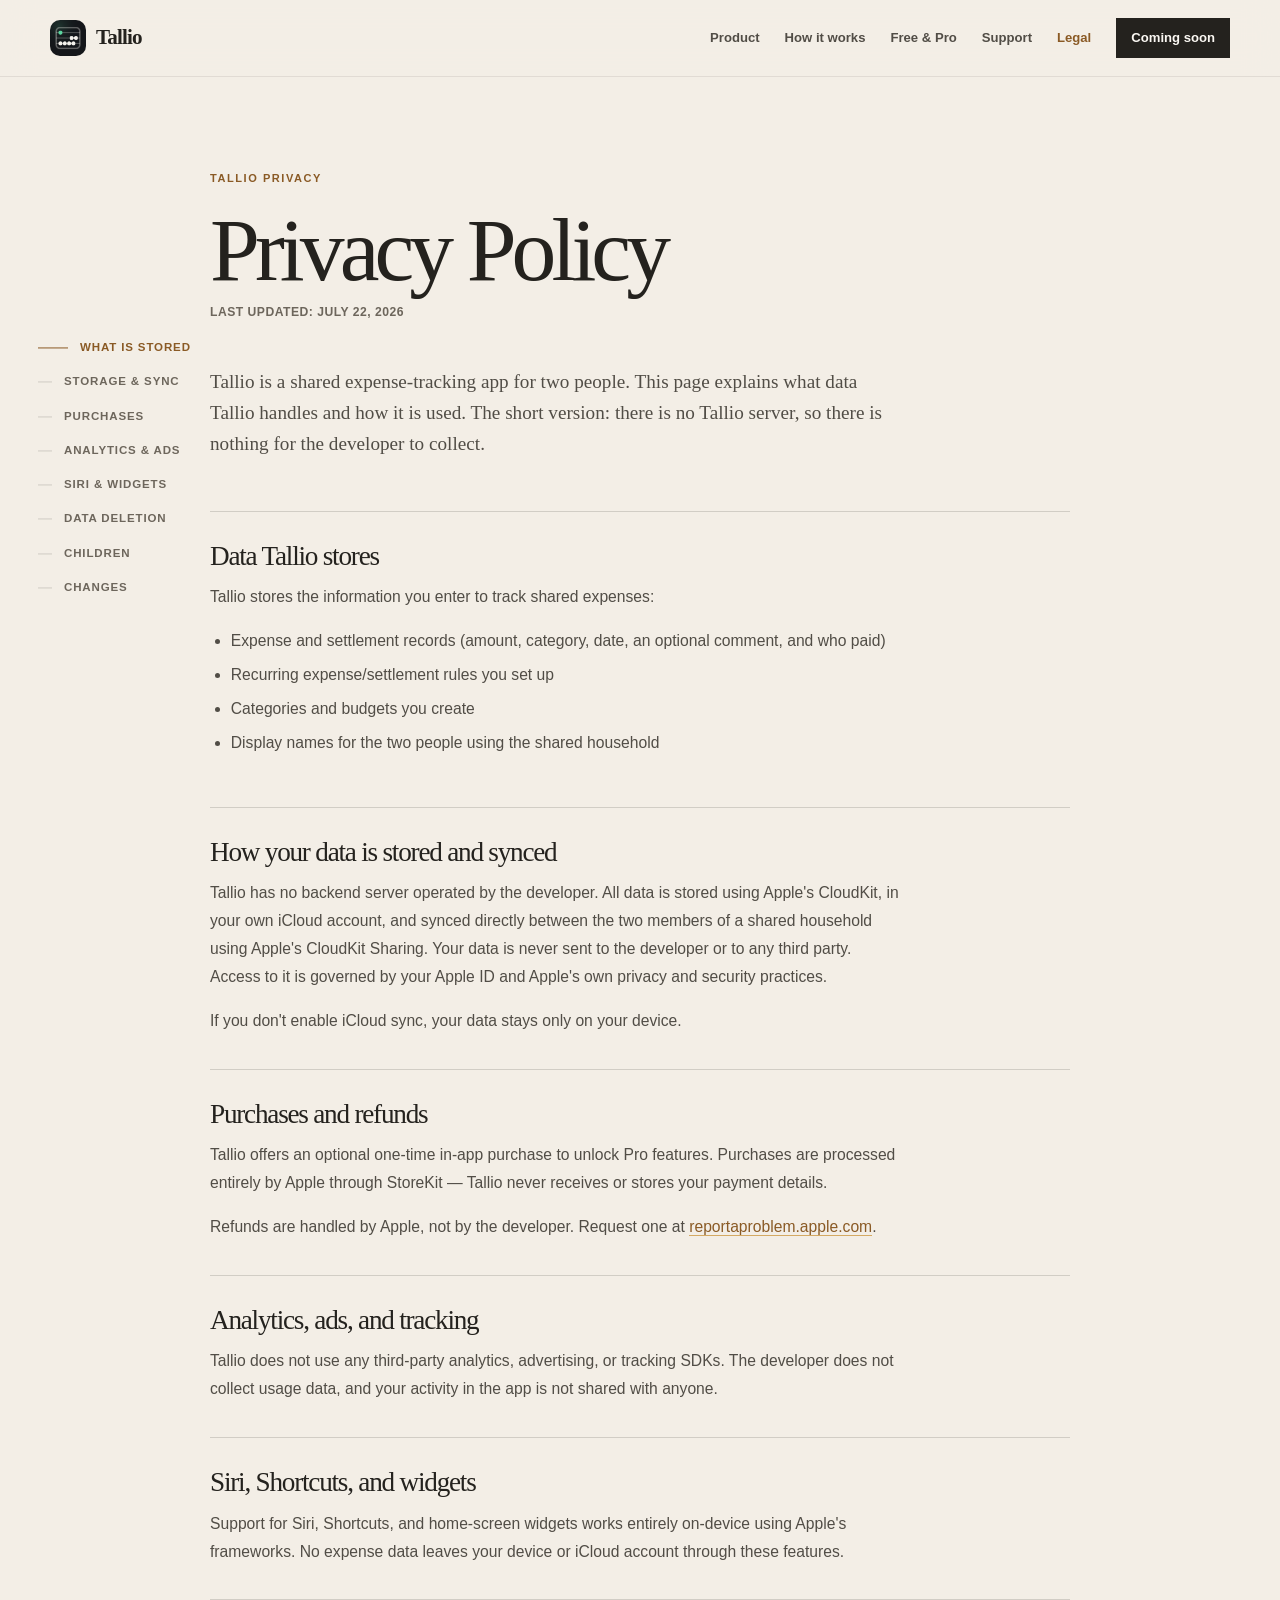
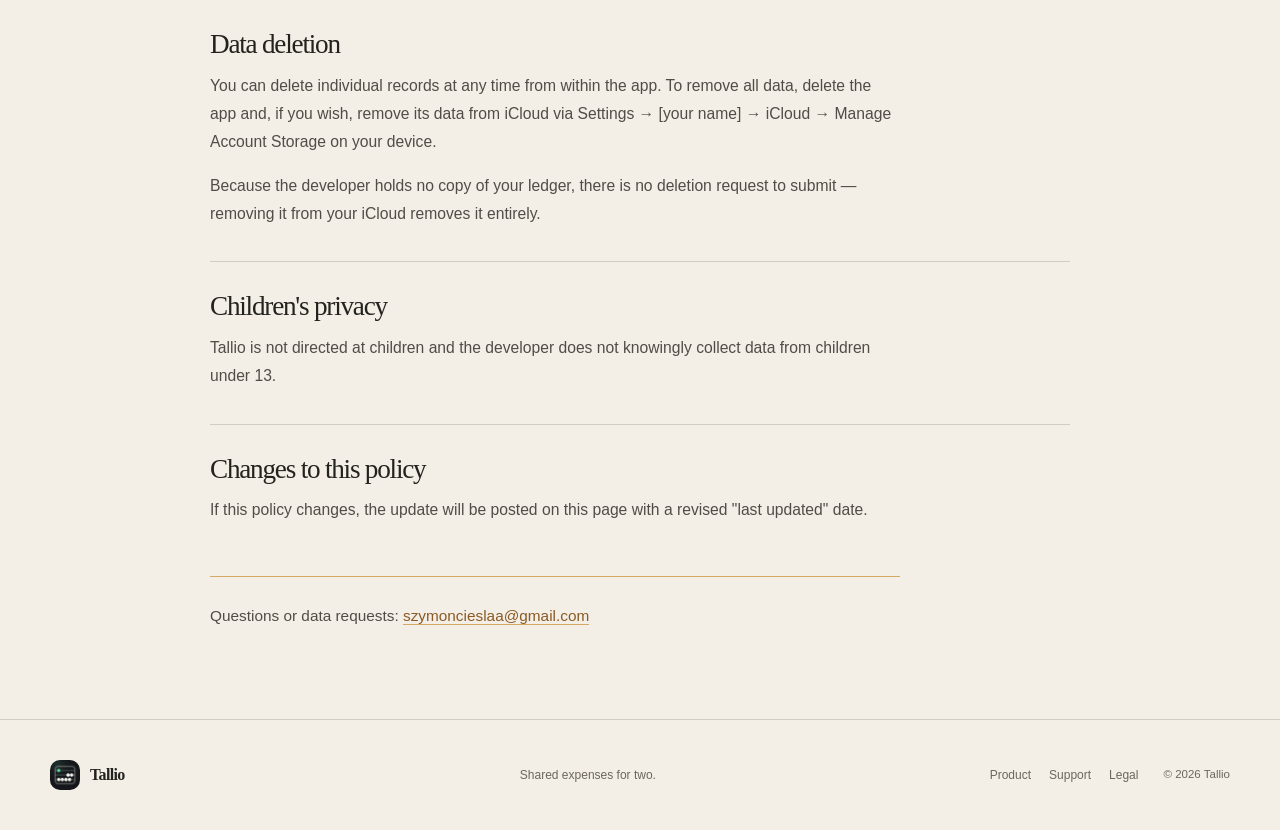
==== commit 719b8241: "Match legal header navigation to the product website" ====
--- a/privacy.html
+++ b/privacy.html
@@ -25,7 +25,7 @@
   <div class="shell header-inner">
     <a class="brand" href="https://ciesls.github.io/tallio/" aria-label="Tallio home"><img src="app-icon.png" alt="" width="36" height="36"><span>Tallio</span></a>
     <button class="menu-toggle" type="button" aria-expanded="false" aria-controls="site-nav">Menu</button>
-    <nav id="site-nav" class="site-nav" aria-label="Main navigation"><a href="https://ciesls.github.io/tallio/#features">Product</a><a href="https://ciesls.github.io/tallio/support.html">Support</a><a aria-current="page" href="#top">Legal</a><a class="nav-cta" href="https://ciesls.github.io/tallio/#start">Coming soon</a></nav>
+    <nav id="site-nav" class="site-nav" aria-label="Main navigation"><a href="https://ciesls.github.io/tallio/#features">Product</a><a href="https://ciesls.github.io/tallio/#how">How it works</a><a href="https://ciesls.github.io/tallio/#pro">Free &amp; Pro</a><a href="https://ciesls.github.io/tallio/support.html">Support</a><a aria-current="page" href="#top">Legal</a><a class="nav-cta" href="https://ciesls.github.io/tallio/#start">Coming soon</a></nav>
   </div>
 </header>
 
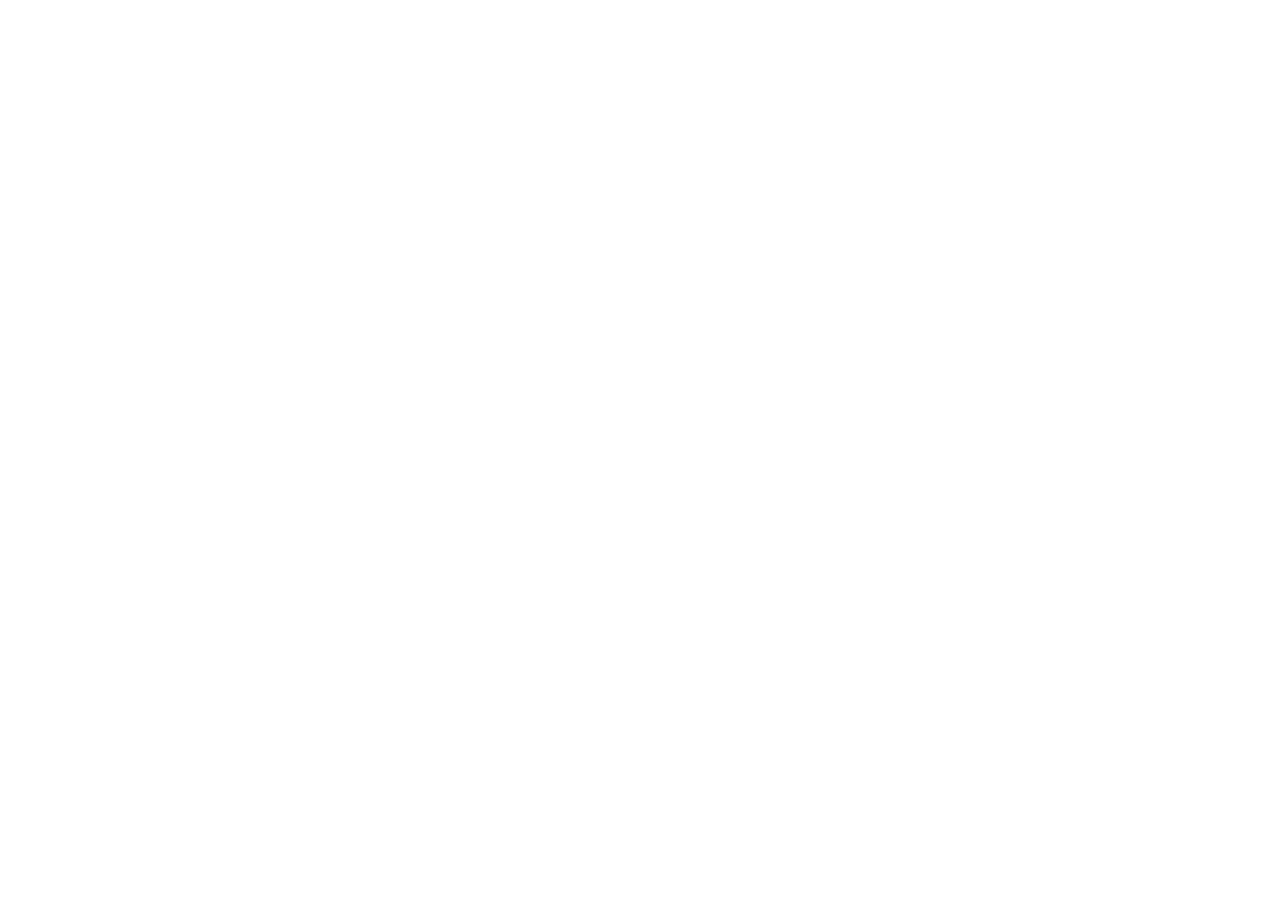
==== commit 656c6fdd: "Redirect legacy legal URLs to merged site" ====
--- a/privacy.html
+++ b/privacy.html
@@ -4,116 +4,11 @@
 <meta charset="utf-8">
 <meta name="viewport" content="width=device-width, initial-scale=1">
 <title>Tallio — Privacy Policy</title>
-<meta name="description" content="How Tallio handles your data. There is no Tallio server — everything lives in your own iCloud.">
-<link rel="canonical" href="https://ciesls.github.io/tallio-legal/privacy.html">
-<meta property="og:type" content="website">
-<meta property="og:site_name" content="Tallio">
-<meta property="og:url" content="https://ciesls.github.io/tallio-legal/privacy.html">
-<meta property="og:title" content="Tallio — Privacy Policy">
-<meta property="og:description" content="How Tallio handles your data. There is no Tallio server — everything lives in your own iCloud.">
-<meta property="og:image" content="https://ciesls.github.io/tallio/og.png">
-<meta name="twitter:card" content="summary_large_image">
-<meta name="twitter:title" content="Tallio — Privacy Policy">
-<meta name="twitter:description" content="How Tallio handles your data. There is no Tallio server — everything lives in your own iCloud.">
-<meta name="twitter:image" content="https://ciesls.github.io/tallio/og.png">
-<link rel="icon" href="app-icon.png">
-<link rel="stylesheet" href="styles.css">
+<meta http-equiv="refresh" content="0; url=https://ciesls.github.io/tallio/legal/privacy.html">
+<link rel="canonical" href="https://ciesls.github.io/tallio/legal/privacy.html">
 </head>
 <body>
-<a class="skip-link" href="#top">Skip to content</a>
-<header class="site-header">
-  <div class="shell header-inner">
-    <a class="brand" href="https://ciesls.github.io/tallio/" aria-label="Tallio home"><img src="app-icon.png" alt="" width="36" height="36"><span>Tallio</span></a>
-    <button class="menu-toggle" type="button" aria-expanded="false" aria-controls="site-nav">Menu</button>
-    <nav id="site-nav" class="site-nav" aria-label="Main navigation"><a href="https://ciesls.github.io/tallio/#features">Product</a><a href="https://ciesls.github.io/tallio/#how">How it works</a><a href="https://ciesls.github.io/tallio/#pro">Free &amp; Pro</a><a href="https://ciesls.github.io/tallio/support.html">Support</a><a aria-current="page" href="#top">Legal</a><a class="nav-cta" href="https://ciesls.github.io/tallio/#start">Coming soon</a></nav>
-  </div>
-</header>
-
-<nav class="rail" data-spy aria-label="Sections">
-    <a href="#stores" class="on"><span class="bar"></span><span>What is stored</span></a>
-    <a href="#sync"><span class="bar"></span><span>Storage & sync</span></a>
-    <a href="#purchases"><span class="bar"></span><span>Purchases</span></a>
-    <a href="#tracking"><span class="bar"></span><span>Analytics & ads</span></a>
-    <a href="#siri"><span class="bar"></span><span>Siri & widgets</span></a>
-    <a href="#deletion"><span class="bar"></span><span>Data deletion</span></a>
-    <a href="#children"><span class="bar"></span><span>Children</span></a>
-    <a href="#changes"><span class="bar"></span><span>Changes</span></a>
-  </nav>
-
-<main id="top" class="legal-main">
-  <span style="display:inline-flex;color:#e8b864;letter-spacing:.14em;text-transform:uppercase;font-size:.74rem;font-weight:680">Tallio privacy</span>
-  <h1 style="max-width:780px;margin:20px 0 12px;font-size:clamp(2.8rem,6vw,4.6rem);font-weight:620;line-height:1;letter-spacing:-.05em">Privacy Policy</h1>
-  <p class="legal-updated" style="margin:0 0 44px;color:#817d86;font-size:.82rem;letter-spacing:.04em;text-transform:uppercase">Last updated: July 22, 2026</p>
-  <p class="legal-intro" style="margin:0 0 40px;color:#b8b4bc;font-size:1.18rem;line-height:1.7">Tallio is a shared expense-tracking app for two people. This page explains what data Tallio handles and how it is used. The short version: there is no Tallio server, so there is nothing for the developer to collect.</p>
-
-  <nav class="pagenav" aria-label="On this page">
-    <span class="eyebrow">On this page</span>
-    <a href="#stores">What is stored</a>
-    <a href="#sync">Storage & sync</a>
-    <a href="#purchases">Purchases</a>
-    <a href="#tracking">Analytics & ads</a>
-    <a href="#siri">Siri & widgets</a>
-    <a href="#deletion">Data deletion</a>
-    <a href="#children">Children</a>
-    <a href="#changes">Changes</a>
-  </nav>
-
-  <section id="stores" style="padding:30px 0 34px;border-top:1px solid rgba(255,255,255,.10)">
-    <h2 style="margin:0 0 12px;color:#f7f5f1;font-size:1.38rem;font-weight:610;letter-spacing:-.025em">Data Tallio stores</h2>
-    <p style="margin:0 0 16px;color:#b8b4bc;font-size:.98rem;line-height:1.75">Tallio stores the information you enter to track shared expenses:</p>
-    <ul style="margin:0;padding-left:1.3rem;color:#b8b4bc;font-size:.98rem;line-height:1.75">
-      <li>Expense and settlement records (amount, category, date, an optional comment, and who paid)</li>
-      <li>Recurring expense/settlement rules you set up</li>
-      <li>Categories and budgets you create</li>
-      <li>Display names for the two people using the shared household</li>
-    </ul>
-  </section>
-
-  <section id="sync" style="padding:30px 0 34px;border-top:1px solid rgba(255,255,255,.10)">
-    <h2 style="margin:0 0 12px;color:#f7f5f1;font-size:1.38rem;font-weight:610;letter-spacing:-.025em">How your data is stored and synced</h2>
-    <p style="margin:0 0 16px;color:#b8b4bc;font-size:.98rem;line-height:1.75">Tallio has no backend server operated by the developer. All data is stored using Apple's CloudKit, in your own iCloud account, and synced directly between the two members of a shared household using Apple's CloudKit Sharing. Your data is never sent to the developer or to any third party. Access to it is governed by your Apple ID and Apple's own privacy and security practices.</p>
-    <p style="margin:0;color:#b8b4bc;font-size:.98rem;line-height:1.75">If you don't enable iCloud sync, your data stays only on your device.</p>
-  </section>
-
-  <section id="purchases" style="padding:30px 0 34px;border-top:1px solid rgba(255,255,255,.10)">
-    <h2 style="margin:0 0 12px;color:#f7f5f1;font-size:1.38rem;font-weight:610;letter-spacing:-.025em">Purchases and refunds</h2>
-    <p style="margin:0 0 16px;color:#b8b4bc;font-size:.98rem;line-height:1.75">Tallio offers an optional one-time in-app purchase to unlock Pro features. Purchases are processed entirely by Apple through StoreKit — Tallio never receives or stores your payment details.</p>
-    <p style="margin:0;color:#b8b4bc;font-size:.98rem;line-height:1.75">Refunds are handled by Apple, not by the developer. Request one at <a href="https://reportaproblem.apple.com" rel="noopener">reportaproblem.apple.com</a>.</p>
-  </section>
-
-  <section id="tracking" style="padding:30px 0 34px;border-top:1px solid rgba(255,255,255,.10)">
-    <h2 style="margin:0 0 12px;color:#f7f5f1;font-size:1.38rem;font-weight:610;letter-spacing:-.025em">Analytics, ads, and tracking</h2>
-    <p style="margin:0;color:#b8b4bc;font-size:.98rem;line-height:1.75">Tallio does not use any third-party analytics, advertising, or tracking SDKs. The developer does not collect usage data, and your activity in the app is not shared with anyone.</p>
-  </section>
-
-  <section id="siri" style="padding:30px 0 34px;border-top:1px solid rgba(255,255,255,.10)">
-    <h2 style="margin:0 0 12px;color:#f7f5f1;font-size:1.38rem;font-weight:610;letter-spacing:-.025em">Siri, Shortcuts, and widgets</h2>
-    <p style="margin:0;color:#b8b4bc;font-size:.98rem;line-height:1.75">Support for Siri, Shortcuts, and home-screen widgets works entirely on-device using Apple's frameworks. No expense data leaves your device or iCloud account through these features.</p>
-  </section>
-
-  <section id="deletion" style="padding:30px 0 34px;border-top:1px solid rgba(255,255,255,.10)">
-    <h2 style="margin:0 0 12px;color:#f7f5f1;font-size:1.38rem;font-weight:610;letter-spacing:-.025em">Data deletion</h2>
-    <p style="margin:0 0 16px;color:#b8b4bc;font-size:.98rem;line-height:1.75">You can delete individual records at any time from within the app. To remove all data, delete the app and, if you wish, remove its data from iCloud via Settings → [your name] → iCloud → Manage Account Storage on your device.</p>
-    <p style="margin:0;color:#b8b4bc;font-size:.98rem;line-height:1.75">Because the developer holds no copy of your ledger, there is no deletion request to submit — removing it from your iCloud removes it entirely.</p>
-  </section>
-
-  <section id="children" style="padding:30px 0 34px;border-top:1px solid rgba(255,255,255,.10)">
-    <h2 style="margin:0 0 12px;color:#f7f5f1;font-size:1.38rem;font-weight:610;letter-spacing:-.025em">Children's privacy</h2>
-    <p style="margin:0;color:#b8b4bc;font-size:.98rem;line-height:1.75">Tallio is not directed at children and the developer does not knowingly collect data from children under 13.</p>
-  </section>
-
-  <section id="changes" style="padding:30px 0 34px;border-top:1px solid rgba(255,255,255,.10)">
-    <h2 style="margin:0 0 12px;color:#f7f5f1;font-size:1.38rem;font-weight:610;letter-spacing:-.025em">Changes to this policy</h2>
-    <p style="margin:0;color:#b8b4bc;font-size:.98rem;line-height:1.75">If this policy changes, the update will be posted on this page with a revised "last updated" date.</p>
-  </section>
-
-  <p class="legal-contact">
-    Questions or data requests: <a href="mailto:szymoncieslaa@gmail.com">szymoncieslaa@gmail.com</a>
-  </p>
-</main>
-
-<footer class="site-footer"><div class="shell footer-inner"><a class="brand" href="https://ciesls.github.io/tallio/"><img src="app-icon.png" alt="" width="30" height="30"><span>Tallio</span></a><p>Shared expenses for two.</p><nav aria-label="Footer navigation"><a href="https://ciesls.github.io/tallio/">Product</a><a href="https://ciesls.github.io/tallio/support.html">Support</a><a href="https://ciesls.github.io/tallio-legal/">Legal</a></nav><small>© 2026 Tallio</small></div></footer>
-<script src="script.js"></script>
-
+<p>This page has moved to <a href="https://ciesls.github.io/tallio/legal/privacy.html">Tallio’s Privacy Policy</a>.</p>
+<script>window.location.replace('https://ciesls.github.io/tallio/legal/privacy.html');</script>
 </body>
 </html>
